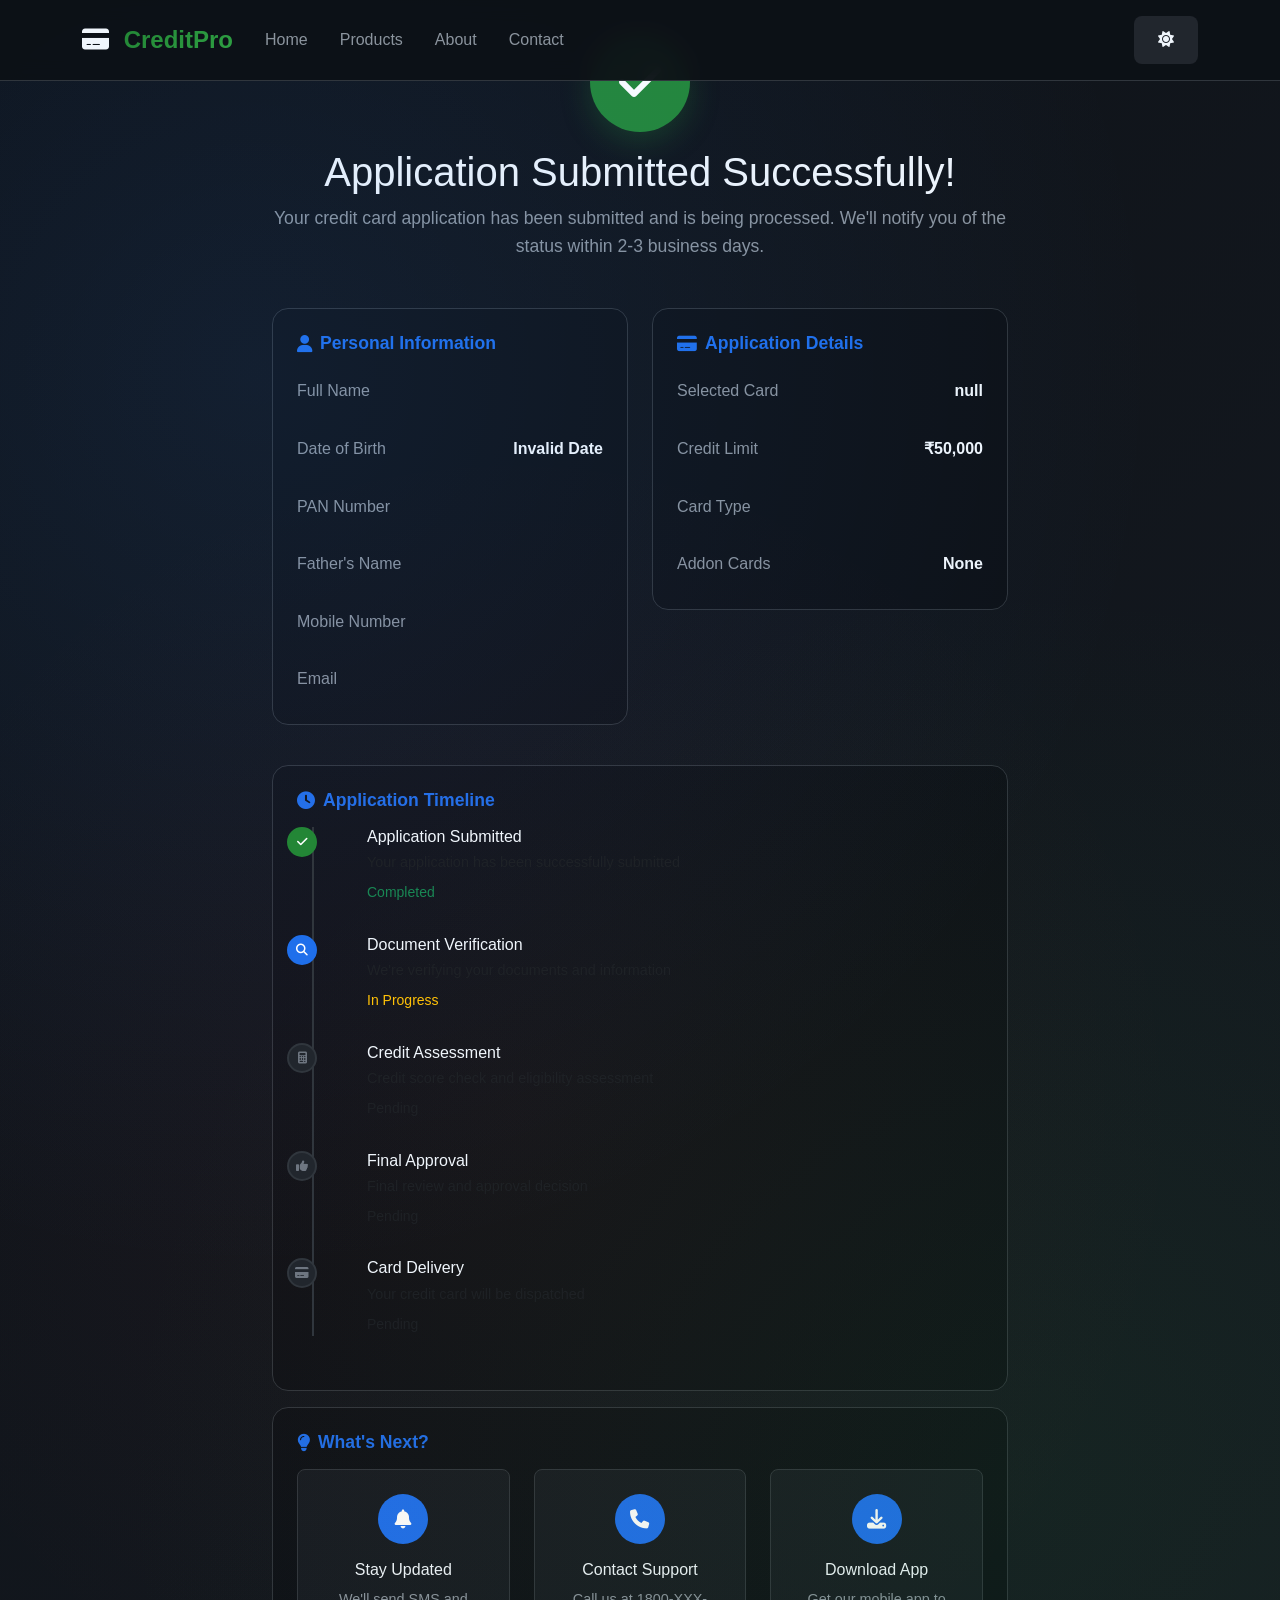
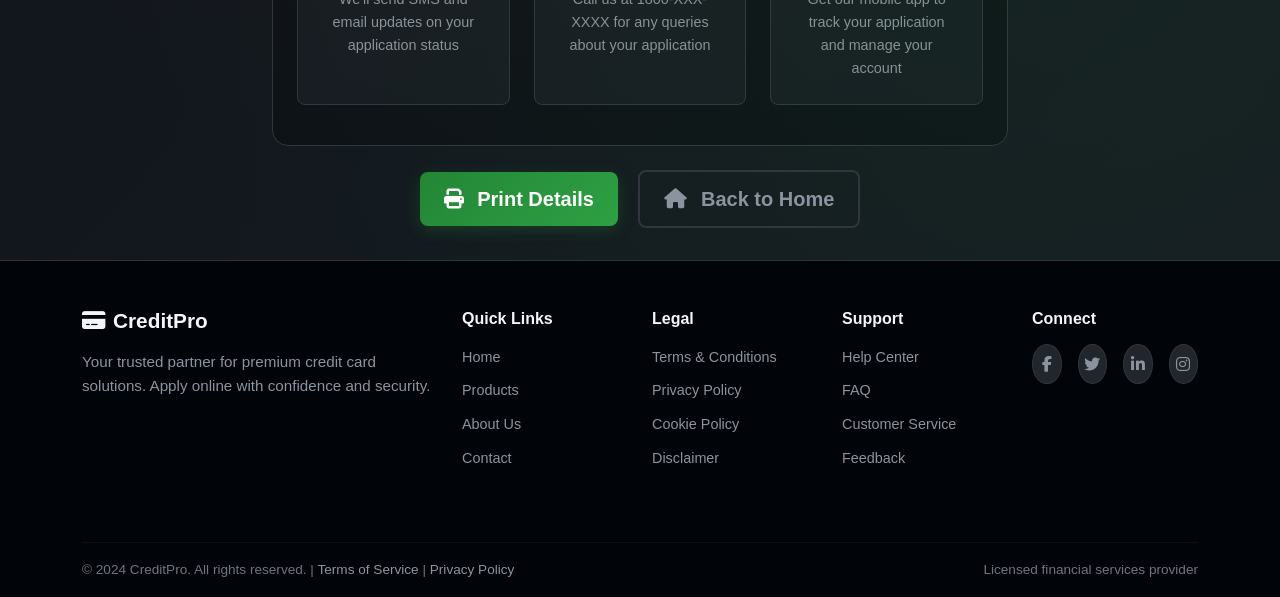
==== status.html @ ec9aaeaa "Add complete credit card application frontend with multi-step process Co-authored-by: karismaticenig" ====
<!DOCTYPE html>
<html lang="en">
<head>
    <meta charset="UTF-8">
    <meta name="viewport" content="width=device-width, initial-scale=1.0">
    <title>Application Status | CreditPro</title>
    <link href="https://cdn.jsdelivr.net/npm/bootstrap@5.3.0/dist/css/bootstrap.min.css" rel="stylesheet">
    <link href="https://cdnjs.cloudflare.com/ajax/libs/font-awesome/6.4.0/css/all.min.css" rel="stylesheet">
    <link href="styles.css" rel="stylesheet">
</head>
<body data-theme="dark">
    <!-- Fixed Header -->
    <nav class="navbar navbar-expand-lg fixed-top">
        <div class="container">
            <a class="navbar-brand" href="index.html">
                <i class="fas fa-credit-card me-2"></i>
                <span class="brand-text">CreditPro</span>
            </a>
            
            <button class="navbar-toggler" type="button" data-bs-toggle="collapse" data-bs-target="#navbarNav">
                <span class="navbar-toggler-icon"></span>
            </button>
            
            <div class="collapse navbar-collapse" id="navbarNav">
                <ul class="navbar-nav me-auto">
                    <li class="nav-item">
                        <a class="nav-link" href="index.html">Home</a>
                    </li>
                    <li class="nav-item">
                        <a class="nav-link" href="#">Products</a>
                    </li>
                    <li class="nav-item">
                        <a class="nav-link" href="#">About</a>
                    </li>
                    <li class="nav-item">
                        <a class="nav-link" href="#">Contact</a>
                    </li>
                </ul>
                
                <div class="navbar-nav">
                    <button class="btn btn-theme-toggle" id="themeToggle">
                        <i class="fas fa-moon"></i>
                    </button>
                </div>
            </div>
        </div>
    </nav>

    <!-- Main Content -->
    <main class="main-content">
        <div class="background-overlay"></div>
        <div class="container">
            <div class="status-container fade-in">
                <!-- Success Header -->
                <div class="status-header">
                    <div class="status-icon">
                        <i class="fas fa-check"></i>
                    </div>
                    <h1 class="status-title">Application Submitted Successfully!</h1>
                    <p class="status-subtitle">
                        Your credit card application has been submitted and is being processed. 
                        We'll notify you of the status within 2-3 business days.
                    </p>
                </div>

                <!-- Application Details -->
                <div class="row">
                    <!-- Personal Information -->
                    <div class="col-lg-6 mb-4">
                        <div class="detail-card slide-in-left">
                            <div class="detail-section">
                                <h5 class="section-title">
                                    <i class="fas fa-user"></i>
                                    Personal Information
                                </h5>
                                <div class="detail-grid" id="personalDetails">
                                    <!-- Will be populated by JavaScript -->
                                </div>
                            </div>
                        </div>
                    </div>

                    <!-- Application Details -->
                    <div class="col-lg-6 mb-4">
                        <div class="detail-card slide-in-left">
                            <div class="detail-section">
                                <h5 class="section-title">
                                    <i class="fas fa-credit-card"></i>
                                    Application Details
                                </h5>
                                <div class="detail-grid" id="applicationDetails">
                                    <!-- Will be populated by JavaScript -->
                                </div>
                            </div>
                        </div>
                    </div>
                </div>

                <!-- Addon Details (if applicable) -->
                <div id="addonDetails" style="display: none;">
                    <div class="detail-card">
                        <div class="detail-section">
                            <h5 class="section-title">
                                <i class="fas fa-users"></i>
                                Addon Cardholders
                            </h5>
                            <div id="addonDetailsList">
                                <!-- Will be populated by JavaScript -->
                            </div>
                        </div>
                    </div>
                </div>

                <!-- Application Status Timeline -->
                <div class="detail-card">
                    <div class="detail-section">
                        <h5 class="section-title">
                            <i class="fas fa-clock"></i>
                            Application Timeline
                        </h5>
                        <div class="timeline">
                            <div class="timeline-item completed">
                                <div class="timeline-marker">
                                    <i class="fas fa-check"></i>
                                </div>
                                <div class="timeline-content">
                                    <h6>Application Submitted</h6>
                                    <p class="text-muted">Your application has been successfully submitted</p>
                                    <small class="text-success">Completed</small>
                                </div>
                            </div>
                            <div class="timeline-item active">
                                <div class="timeline-marker">
                                    <i class="fas fa-search"></i>
                                </div>
                                <div class="timeline-content">
                                    <h6>Document Verification</h6>
                                    <p class="text-muted">We're verifying your documents and information</p>
                                    <small class="text-warning">In Progress</small>
                                </div>
                            </div>
                            <div class="timeline-item">
                                <div class="timeline-marker">
                                    <i class="fas fa-calculator"></i>
                                </div>
                                <div class="timeline-content">
                                    <h6>Credit Assessment</h6>
                                    <p class="text-muted">Credit score check and eligibility assessment</p>
                                    <small class="text-muted">Pending</small>
                                </div>
                            </div>
                            <div class="timeline-item">
                                <div class="timeline-marker">
                                    <i class="fas fa-thumbs-up"></i>
                                </div>
                                <div class="timeline-content">
                                    <h6>Final Approval</h6>
                                    <p class="text-muted">Final review and approval decision</p>
                                    <small class="text-muted">Pending</small>
                                </div>
                            </div>
                            <div class="timeline-item">
                                <div class="timeline-marker">
                                    <i class="fas fa-credit-card"></i>
                                </div>
                                <div class="timeline-content">
                                    <h6>Card Delivery</h6>
                                    <p class="text-muted">Your credit card will be dispatched</p>
                                    <small class="text-muted">Pending</small>
                                </div>
                            </div>
                        </div>
                    </div>
                </div>

                <!-- Next Steps -->
                <div class="detail-card">
                    <div class="detail-section">
                        <h5 class="section-title">
                            <i class="fas fa-lightbulb"></i>
                            What's Next?
                        </h5>
                        <div class="row">
                            <div class="col-md-4 mb-3">
                                <div class="next-step-card">
                                    <div class="next-step-icon">
                                        <i class="fas fa-bell"></i>
                                    </div>
                                    <h6>Stay Updated</h6>
                                    <p>We'll send SMS and email updates on your application status</p>
                                </div>
                            </div>
                            <div class="col-md-4 mb-3">
                                <div class="next-step-card">
                                    <div class="next-step-icon">
                                        <i class="fas fa-phone"></i>
                                    </div>
                                    <h6>Contact Support</h6>
                                    <p>Call us at 1800-XXX-XXXX for any queries about your application</p>
                                </div>
                            </div>
                            <div class="col-md-4 mb-3">
                                <div class="next-step-card">
                                    <div class="next-step-icon">
                                        <i class="fas fa-download"></i>
                                    </div>
                                    <h6>Download App</h6>
                                    <p>Get our mobile app to track your application and manage your account</p>
                                </div>
                            </div>
                        </div>
                    </div>
                </div>

                <!-- Action Buttons -->
                <div class="text-center mt-4">
                    <button class="btn btn-primary btn-lg me-3" onclick="window.print()">
                        <i class="fas fa-print me-2"></i>
                        Print Details
                    </button>
                    <button class="btn btn-outline-secondary btn-lg" onclick="window.location.href='index.html'">
                        <i class="fas fa-home me-2"></i>
                        Back to Home
                    </button>
                </div>
            </div>
        </div>
    </main>

    <!-- Footer -->
    <footer class="footer mt-auto">
        <div class="container">
            <div class="row">
                <div class="col-lg-4 col-md-6 mb-4">
                    <h5 class="footer-title">
                        <i class="fas fa-credit-card me-2"></i>CreditPro
                    </h5>
                    <p class="footer-description">
                        Your trusted partner for premium credit card solutions. Apply online with confidence and security.
                    </p>
                </div>
                
                <div class="col-lg-2 col-md-3 col-sm-6 mb-4">
                    <h6 class="footer-subtitle">Quick Links</h6>
                    <ul class="footer-links">
                        <li><a href="#">Home</a></li>
                        <li><a href="#">Products</a></li>
                        <li><a href="#">About Us</a></li>
                        <li><a href="#">Contact</a></li>
                    </ul>
                </div>
                
                <div class="col-lg-2 col-md-3 col-sm-6 mb-4">
                    <h6 class="footer-subtitle">Legal</h6>
                    <ul class="footer-links">
                        <li><a href="#">Terms & Conditions</a></li>
                        <li><a href="#">Privacy Policy</a></li>
                        <li><a href="#">Cookie Policy</a></li>
                        <li><a href="#">Disclaimer</a></li>
                    </ul>
                </div>
                
                <div class="col-lg-2 col-md-6 col-sm-6 mb-4">
                    <h6 class="footer-subtitle">Support</h6>
                    <ul class="footer-links">
                        <li><a href="#">Help Center</a></li>
                        <li><a href="#">FAQ</a></li>
                        <li><a href="#">Customer Service</a></li>
                        <li><a href="#">Feedback</a></li>
                    </ul>
                </div>
                
                <div class="col-lg-2 col-md-6 col-sm-6 mb-4">
                    <h6 class="footer-subtitle">Connect</h6>
                    <div class="social-links">
                        <a href="#" class="social-link"><i class="fab fa-facebook-f"></i></a>
                        <a href="#" class="social-link"><i class="fab fa-twitter"></i></a>
                        <a href="#" class="social-link"><i class="fab fa-linkedin-in"></i></a>
                        <a href="#" class="social-link"><i class="fab fa-instagram"></i></a>
                    </div>
                </div>
            </div>
            
            <hr class="footer-divider">
            
            <div class="row">
                <div class="col-md-8">
                    <p class="copyright">
                        © 2024 CreditPro. All rights reserved. | 
                        <a href="#">Terms of Service</a> | 
                        <a href="#">Privacy Policy</a>
                    </p>
                </div>
                <div class="col-md-4 text-md-end">
                    <p class="disclaimer">
                        Licensed financial services provider
                    </p>
                </div>
            </div>
        </div>
    </footer>

    <style>
        /* Timeline Styles */
        .timeline {
            position: relative;
            padding-left: 30px;
        }

        .timeline::before {
            content: '';
            position: absolute;
            left: 15px;
            top: 0;
            bottom: 0;
            width: 2px;
            background: var(--border-color);
        }

        .timeline-item {
            position: relative;
            margin-bottom: 30px;
            padding-left: 40px;
        }

        .timeline-marker {
            position: absolute;
            left: -40px;
            top: 0;
            width: 30px;
            height: 30px;
            border-radius: 50%;
            background: var(--bg-tertiary);
            border: 2px solid var(--border-color);
            display: flex;
            align-items: center;
            justify-content: center;
            color: var(--text-muted);
            font-size: 12px;
        }

        .timeline-item.completed .timeline-marker {
            background: var(--accent-primary);
            border-color: var(--accent-primary);
            color: white;
        }

        .timeline-item.active .timeline-marker {
            background: var(--accent-secondary);
            border-color: var(--accent-secondary);
            color: white;
            animation: pulse 2s infinite;
        }

        @keyframes pulse {
            0% { box-shadow: 0 0 0 0 rgba(31, 111, 235, 0.7); }
            70% { box-shadow: 0 0 0 10px rgba(31, 111, 235, 0); }
            100% { box-shadow: 0 0 0 0 rgba(31, 111, 235, 0); }
        }

        .timeline-content h6 {
            color: var(--text-primary);
            margin-bottom: 5px;
        }

        .timeline-content p {
            margin-bottom: 5px;
            font-size: 0.9rem;
        }

        /* Next Steps Cards */
        .next-step-card {
            background: var(--bg-secondary);
            border: 1px solid var(--border-color);
            border-radius: 0.5rem;
            padding: 1.5rem;
            text-align: center;
            height: 100%;
            transition: all 0.3s ease;
        }

        .next-step-card:hover {
            transform: translateY(-5px);
            box-shadow: 0 10px 30px var(--shadow-light);
        }

        .next-step-icon {
            width: 50px;
            height: 50px;
            background: var(--accent-secondary);
            border-radius: 50%;
            display: flex;
            align-items: center;
            justify-content: center;
            margin: 0 auto 1rem;
            color: white;
            font-size: 1.2rem;
        }

        .next-step-card h6 {
            color: var(--text-primary);
            margin-bottom: 0.5rem;
        }

        .next-step-card p {
            color: var(--text-secondary);
            font-size: 0.9rem;
            margin: 0;
        }
    </style>

    <script src="https://cdn.jsdelivr.net/npm/bootstrap@5.3.0/dist/js/bootstrap.bundle.min.js"></script>
    <script src="https://code.jquery.com/jquery-3.6.0.min.js"></script>
    <script src="script.js"></script>
</body>
</html>
---- styles.css ----
/* CSS Variables for Theme Management */
:root {
    /* Dark Theme Colors */
    --bg-primary: #0d1117;
    --bg-secondary: #161b22;
    --bg-tertiary: #21262d;
    --text-primary: #f0f6fc;
    --text-secondary: #8b949e;
    --text-muted: #6e7681;
    --border-color: #30363d;
    --accent-primary: #238636;
    --accent-secondary: #1f6feb;
    --accent-danger: #da3633;
    --accent-warning: #d29922;
    --card-bg: #0d1117;
    --navbar-bg: rgba(13, 17, 23, 0.95);
    --footer-bg: #010409;
    --button-primary: linear-gradient(135deg, #238636, #2ea043);
    --button-secondary: linear-gradient(135deg, #1f6feb, #388bfd);
    --shadow-light: rgba(0, 0, 0, 0.3);
    --shadow-heavy: rgba(0, 0, 0, 0.5);
}

[data-theme="light"] {
    /* Light Theme Colors */
    --bg-primary: #ffffff;
    --bg-secondary: #f6f8fa;
    --bg-tertiary: #f1f3f4;
    --text-primary: #24292f;
    --text-secondary: #656d76;
    --text-muted: #8c959f;
    --border-color: #d0d7de;
    --accent-primary: #28a745;
    --accent-secondary: #0969da;
    --accent-danger: #d73a49;
    --accent-warning: #f66a0a;
    --card-bg: #ffffff;
    --navbar-bg: rgba(255, 255, 255, 0.95);
    --footer-bg: #f6f8fa;
    --button-primary: linear-gradient(135deg, #28a745, #34d058);
    --button-secondary: linear-gradient(135deg, #0969da, #2188ff);
    --shadow-light: rgba(0, 0, 0, 0.1);
    --shadow-heavy: rgba(0, 0, 0, 0.2);
}

/* Global Styles */
* {
    margin: 0;
    padding: 0;
    box-sizing: border-box;
}

body {
    font-family: -apple-system, BlinkMacSystemFont, 'Segoe UI', 'Noto Sans', Helvetica, Arial, sans-serif;
    background: var(--bg-primary);
    color: var(--text-primary);
    line-height: 1.6;
    transition: all 0.3s ease;
    min-height: 100vh;
    display: flex;
    flex-direction: column;
}

/* Background with modern pattern */
.main-content {
    position: relative;
    flex: 1;
    background: linear-gradient(135deg, var(--bg-primary) 0%, var(--bg-secondary) 100%);
    overflow: hidden;
}

.background-overlay::before {
    content: '';
    position: absolute;
    top: 0;
    left: 0;
    right: 0;
    bottom: 0;
    background: 
        radial-gradient(circle at 20% 20%, rgba(56, 139, 253, 0.1) 0%, transparent 50%),
        radial-gradient(circle at 80% 80%, rgba(35, 134, 54, 0.1) 0%, transparent 50%),
        radial-gradient(circle at 40% 60%, rgba(218, 54, 51, 0.05) 0%, transparent 50%);
    pointer-events: none;
}

/* Navbar Styles */
.navbar {
    background: var(--navbar-bg);
    backdrop-filter: blur(10px);
    border-bottom: 1px solid var(--border-color);
    padding: 1rem 0;
    z-index: 1030;
}

.navbar-brand {
    font-size: 1.5rem;
    font-weight: 700;
    color: var(--text-primary) !important;
    text-decoration: none;
}

.brand-text {
    background: var(--button-primary);
    -webkit-background-clip: text;
    -webkit-text-fill-color: transparent;
    background-clip: text;
}

.nav-link {
    color: var(--text-secondary) !important;
    font-weight: 500;
    padding: 0.5rem 1rem !important;
    border-radius: 0.5rem;
    transition: all 0.3s ease;
    position: relative;
}

.nav-link:hover, .nav-link.active {
    color: var(--text-primary) !important;
    background: var(--bg-tertiary);
}

.nav-link.active::after {
    content: '';
    position: absolute;
    bottom: -0.5rem;
    left: 50%;
    transform: translateX(-50%);
    width: 20px;
    height: 2px;
    background: var(--accent-primary);
    border-radius: 1px;
}

.btn-theme-toggle {
    background: var(--bg-tertiary);
    border: 1px solid var(--border-color);
    color: var(--text-primary);
    padding: 0.5rem;
    border-radius: 0.5rem;
    transition: all 0.3s ease;
}

.btn-theme-toggle:hover {
    background: var(--accent-secondary);
    color: white;
    transform: scale(1.1);
}

/* Login Card Styles */
.login-card {
    background: var(--card-bg);
    border-radius: 1rem;
    box-shadow: 0 20px 40px var(--shadow-heavy);
    border: 1px solid var(--border-color);
    overflow: hidden;
    backdrop-filter: blur(10px);
}

.login-card .card-header {
    background: linear-gradient(135deg, var(--bg-secondary), var(--bg-tertiary));
    padding: 2rem;
    border-bottom: 1px solid var(--border-color);
}

.card-title {
    font-size: 1.75rem;
    font-weight: 700;
    color: var(--text-primary);
    margin-bottom: 0.5rem;
}

.card-subtitle {
    color: var(--text-secondary);
    font-size: 1rem;
    margin: 0;
}

.login-card .card-body {
    padding: 2rem;
}

/* Form Styles */
.form-label {
    color: var(--text-primary);
    font-weight: 600;
    margin-bottom: 0.5rem;
    display: flex;
    align-items: center;
}

.form-control {
    background: var(--bg-secondary);
    border: 2px solid var(--border-color);
    border-radius: 0.5rem;
    color: var(--text-primary);
    padding: 0.75rem 1rem;
    font-size: 1rem;
    transition: all 0.3s ease;
}

.form-control:focus {
    background: var(--bg-tertiary);
    border-color: var(--accent-secondary);
    box-shadow: 0 0 0 0.2rem rgba(31, 111, 235, 0.25);
    color: var(--text-primary);
}

.form-control::placeholder {
    color: var(--text-muted);
}

/* Captcha Styles */
.captcha-container {
    display: flex;
    align-items: center;
    gap: 0.5rem;
    margin-bottom: 0.5rem;
}

.captcha-display {
    background: var(--bg-tertiary);
    border: 2px solid var(--border-color);
    border-radius: 0.5rem;
    padding: 0.75rem 1rem;
    font-family: 'Courier New', monospace;
    font-size: 1.2rem;
    font-weight: bold;
    color: var(--accent-secondary);
    min-width: 120px;
    text-align: center;
    letter-spacing: 0.2rem;
}

/* Button Styles */
.btn {
    border-radius: 0.5rem;
    font-weight: 600;
    padding: 0.75rem 1.5rem;
    transition: all 0.3s ease;
    border: none;
    position: relative;
    overflow: hidden;
}

.btn-primary {
    background: var(--button-primary);
    color: white;
    box-shadow: 0 4px 15px rgba(35, 134, 54, 0.3);
}

.btn-primary:hover {
    transform: translateY(-2px);
    box-shadow: 0 8px 25px rgba(35, 134, 54, 0.4);
    background: var(--button-primary);
}

.btn-secondary {
    background: var(--button-secondary);
    color: white;
    box-shadow: 0 4px 15px rgba(31, 111, 235, 0.3);
}

.btn-secondary:hover {
    transform: translateY(-2px);
    box-shadow: 0 8px 25px rgba(31, 111, 235, 0.4);
    background: var(--button-secondary);
}

.btn-outline-secondary {
    background: transparent;
    border: 2px solid var(--border-color);
    color: var(--text-secondary);
}

.btn-outline-secondary:hover {
    background: var(--bg-tertiary);
    border-color: var(--accent-secondary);
    color: var(--text-primary);
}

.login-btn {
    font-size: 1.1rem;
    padding: 1rem;
}

/* Progress Bar Styles */
.progress-container {
    padding: 2rem 0;
    background: var(--bg-secondary);
    border-bottom: 1px solid var(--border-color);
}

.step-progress {
    display: flex;
    justify-content: space-between;
    align-items: center;
    position: relative;
    max-width: 600px;
    margin: 0 auto;
}

.step {
    display: flex;
    flex-direction: column;
    align-items: center;
    position: relative;
    z-index: 2;
}

.step-number {
    width: 50px;
    height: 50px;
    border-radius: 50%;
    background: var(--bg-tertiary);
    border: 3px solid var(--border-color);
    display: flex;
    align-items: center;
    justify-content: center;
    font-weight: bold;
    color: var(--text-muted);
    transition: all 0.3s ease;
}

.step.active .step-number {
    background: var(--accent-secondary);
    border-color: var(--accent-secondary);
    color: white;
    box-shadow: 0 0 20px rgba(31, 111, 235, 0.5);
}

.step.completed .step-number {
    background: var(--accent-primary);
    border-color: var(--accent-primary);
    color: white;
}

.step-title {
    margin-top: 0.5rem;
    font-size: 0.9rem;
    color: var(--text-secondary);
    font-weight: 500;
    text-align: center;
}

.step.active .step-title {
    color: var(--text-primary);
    font-weight: 600;
}

.progress-line {
    position: absolute;
    top: 25px;
    left: 50px;
    right: 50px;
    height: 3px;
    background: var(--border-color);
    z-index: 1;
}

.progress-fill {
    height: 100%;
    background: var(--accent-primary);
    transition: width 0.5s ease;
    border-radius: 1.5px;
}

/* Range Slider Styles */
.range-container {
    padding: 2rem;
    background: var(--bg-secondary);
    border-radius: 1rem;
    border: 1px solid var(--border-color);
    margin-bottom: 2rem;
}

.range-input {
    width: 100%;
    height: 8px;
    border-radius: 4px;
    background: var(--border-color);
    outline: none;
    -webkit-appearance: none;
    appearance: none;
    margin: 1rem 0;
}

.range-input::-webkit-slider-thumb {
    -webkit-appearance: none;
    appearance: none;
    width: 24px;
    height: 24px;
    border-radius: 50%;
    background: var(--accent-secondary);
    cursor: pointer;
    box-shadow: 0 2px 10px rgba(31, 111, 235, 0.3);
    transition: all 0.3s ease;
}

.range-input::-webkit-slider-thumb:hover {
    transform: scale(1.2);
    box-shadow: 0 4px 20px rgba(31, 111, 235, 0.5);
}

.range-input::-moz-range-thumb {
    width: 24px;
    height: 24px;
    border-radius: 50%;
    background: var(--accent-secondary);
    cursor: pointer;
    border: none;
    box-shadow: 0 2px 10px rgba(31, 111, 235, 0.3);
}

.range-value {
    text-align: center;
    font-size: 1.5rem;
    font-weight: bold;
    color: var(--accent-secondary);
    margin-bottom: 1rem;
}

.range-labels {
    display: flex;
    justify-content: space-between;
    font-size: 0.9rem;
    color: var(--text-secondary);
}

/* Card Selection Styles */
.card-container {
    max-height: 500px;
    overflow-y: auto;
    padding: 1rem;
    background: var(--bg-secondary);
    border-radius: 1rem;
    border: 1px solid var(--border-color);
}

.credit-card {
    background: var(--card-bg);
    border: 2px solid var(--border-color);
    border-radius: 1rem;
    padding: 1.5rem;
    margin-bottom: 1rem;
    display: flex;
    align-items: center;
    transition: all 0.3s ease;
    cursor: pointer;
}

.credit-card:hover {
    border-color: var(--accent-secondary);
    box-shadow: 0 8px 25px var(--shadow-light);
    transform: translateY(-2px);
}

.credit-card.selected {
    border-color: var(--accent-primary);
    background: linear-gradient(135deg, var(--bg-secondary), var(--bg-tertiary));
}

.card-image {
    width: 80px;
    height: 50px;
    background: linear-gradient(135deg, var(--accent-secondary), var(--accent-primary));
    border-radius: 0.5rem;
    margin-right: 1.5rem;
    display: flex;
    align-items: center;
    justify-content: center;
    color: white;
    font-size: 1.5rem;
}

.card-details h5 {
    color: var(--text-primary);
    margin-bottom: 0.5rem;
}

.card-features {
    list-style: none;
    padding: 0;
}

.card-features li {
    color: var(--text-secondary);
    font-size: 0.9rem;
    margin-bottom: 0.25rem;
}

.card-features li::before {
    content: '✓';
    color: var(--accent-primary);
    font-weight: bold;
    margin-right: 0.5rem;
}

/* Modal Styles */
.modal-content {
    background: var(--card-bg);
    border: 1px solid var(--border-color);
    border-radius: 1rem;
}

.modal-header {
    background: var(--bg-secondary);
    border-bottom: 1px solid var(--border-color);
    border-radius: 1rem 1rem 0 0;
}

.modal-title {
    color: var(--text-primary);
}

.modal-body {
    background: var(--card-bg);
}

.modal-footer {
    background: var(--bg-secondary);
    border-top: 1px solid var(--border-color);
    border-radius: 0 0 1rem 1rem;
}

.btn-close {
    filter: invert(1);
}

[data-theme="light"] .btn-close {
    filter: invert(0);
}

/* Addon Fields */
.addon-group {
    background: var(--bg-secondary);
    border: 1px solid var(--border-color);
    border-radius: 0.5rem;
    padding: 1rem;
    margin-bottom: 1rem;
    position: relative;
}

.addon-header {
    display: flex;
    justify-content: space-between;
    align-items: center;
    margin-bottom: 1rem;
}

.addon-title {
    color: var(--text-primary);
    font-weight: 600;
    margin: 0;
}

.btn-remove-addon {
    background: var(--accent-danger);
    color: white;
    border: none;
    border-radius: 50%;
    width: 30px;
    height: 30px;
    display: flex;
    align-items: center;
    justify-content: center;
    font-size: 0.8rem;
}

/* Verified Badge */
.verified-badge {
    background: var(--accent-primary);
    color: white;
    padding: 0.25rem 0.5rem;
    border-radius: 0.25rem;
    font-size: 0.8rem;
    font-weight: 600;
    margin-left: 0.5rem;
    display: inline-flex;
    align-items: center;
}

.verified-badge i {
    margin-right: 0.25rem;
}

/* Summary Card */
.summary-card {
    background: var(--card-bg);
    border: 1px solid var(--border-color);
    border-radius: 1rem;
    overflow: hidden;
    margin-bottom: 2rem;
}

.summary-header {
    background: linear-gradient(135deg, var(--accent-secondary), var(--accent-primary));
    color: white;
    padding: 1.5rem;
    display: flex;
    align-items: center;
}

.summary-icon {
    width: 60px;
    height: 40px;
    background: rgba(255, 255, 255, 0.2);
    border-radius: 0.5rem;
    display: flex;
    align-items: center;
    justify-content: center;
    font-size: 1.5rem;
    margin-right: 1rem;
}

.summary-content {
    padding: 1.5rem;
}

.summary-row {
    display: flex;
    justify-content: space-between;
    align-items: center;
    padding: 0.75rem 0;
    border-bottom: 1px solid var(--border-color);
}

.summary-row:last-child {
    border-bottom: none;
}

.summary-label {
    color: var(--text-secondary);
    font-weight: 500;
}

.summary-value {
    color: var(--text-primary);
    font-weight: 600;
}

/* Card Type Selection */
.card-type-container {
    display: flex;
    gap: 2rem;
    justify-content: center;
    margin: 3rem 0;
}

.card-type-option {
    background: var(--card-bg);
    border: 3px solid var(--border-color);
    border-radius: 1rem;
    padding: 2rem;
    text-align: center;
    cursor: pointer;
    transition: all 0.3s ease;
    min-width: 200px;
}

.card-type-option:hover {
    border-color: var(--accent-secondary);
    transform: translateY(-5px);
    box-shadow: 0 10px 30px var(--shadow-light);
}

.card-type-option.selected {
    border-color: var(--accent-primary);
    background: linear-gradient(135deg, var(--bg-secondary), var(--bg-tertiary));
}

.card-type-icon {
    font-size: 3rem;
    color: var(--accent-secondary);
    margin-bottom: 1rem;
}

.card-type-title {
    color: var(--text-primary);
    font-size: 1.3rem;
    font-weight: 600;
    margin-bottom: 0.5rem;
}

.card-type-description {
    color: var(--text-secondary);
    font-size: 0.9rem;
}

/* Status Page */
.status-container {
    max-width: 800px;
    margin: 0 auto;
    padding: 2rem;
}

.status-header {
    text-align: center;
    margin-bottom: 3rem;
}

.status-icon {
    width: 100px;
    height: 100px;
    background: var(--accent-primary);
    border-radius: 50%;
    display: flex;
    align-items: center;
    justify-content: center;
    font-size: 3rem;
    color: white;
    margin: 0 auto 1rem;
    box-shadow: 0 10px 30px rgba(35, 134, 54, 0.3);
}

.status-title {
    font-size: 2.5rem;
    color: var(--text-primary);
    margin-bottom: 0.5rem;
}

.status-subtitle {
    color: var(--text-secondary);
    font-size: 1.1rem;
}

.detail-card {
    background: var(--card-bg);
    border: 1px solid var(--border-color);
    border-radius: 1rem;
    padding: 1.5rem;
    margin-bottom: 1rem;
}

.detail-section {
    margin-bottom: 1.5rem;
}

.detail-section:last-child {
    margin-bottom: 0;
}

.section-title {
    color: var(--accent-secondary);
    font-size: 1.1rem;
    font-weight: 600;
    margin-bottom: 1rem;
    display: flex;
    align-items: center;
}

.section-title i {
    margin-right: 0.5rem;
}

.detail-grid {
    display: grid;
    grid-template-columns: repeat(auto-fit, minmax(250px, 1fr));
    gap: 1rem;
}

.detail-item {
    display: flex;
    justify-content: space-between;
    align-items: center;
    padding: 0.5rem 0;
}

.detail-label {
    color: var(--text-secondary);
    font-weight: 500;
}

.detail-value {
    color: var(--text-primary);
    font-weight: 600;
}

/* Footer Styles */
.footer {
    background: var(--footer-bg);
    border-top: 1px solid var(--border-color);
    padding: 3rem 0 1rem;
    margin-top: auto;
}

.footer-title {
    color: var(--text-primary);
    font-size: 1.3rem;
    font-weight: 700;
    margin-bottom: 1rem;
}

.footer-description {
    color: var(--text-secondary);
    font-size: 0.95rem;
    line-height: 1.6;
}

.footer-subtitle {
    color: var(--text-primary);
    font-size: 1rem;
    font-weight: 600;
    margin-bottom: 1rem;
}

.footer-links {
    list-style: none;
    padding: 0;
}

.footer-links li {
    margin-bottom: 0.5rem;
}

.footer-links a {
    color: var(--text-secondary);
    text-decoration: none;
    font-size: 0.9rem;
    transition: color 0.3s ease;
}

.footer-links a:hover {
    color: var(--accent-secondary);
}

.social-links {
    display: flex;
    gap: 1rem;
}

.social-link {
    width: 40px;
    height: 40px;
    background: var(--bg-tertiary);
    border: 1px solid var(--border-color);
    border-radius: 50%;
    display: flex;
    align-items: center;
    justify-content: center;
    color: var(--text-secondary);
    text-decoration: none;
    transition: all 0.3s ease;
}

.social-link:hover {
    background: var(--accent-secondary);
    color: white;
    transform: translateY(-2px);
}

.footer-divider {
    border: none;
    height: 1px;
    background: var(--border-color);
    margin: 2rem 0 1rem;
}

.copyright, .disclaimer {
    color: var(--text-muted);
    font-size: 0.85rem;
    margin: 0;
}

.copyright a {
    color: var(--text-secondary);
    text-decoration: none;
}

.copyright a:hover {
    color: var(--accent-secondary);
}

/* Responsive Design */
@media (max-width: 768px) {
    .login-card .card-header,
    .login-card .card-body {
        padding: 1.5rem;
    }
    
    .card-title {
        font-size: 1.5rem;
    }
    
    .step-progress {
        flex-direction: column;
        gap: 1rem;
    }
    
    .progress-line {
        display: none;
    }
    
    .card-type-container {
        flex-direction: column;
        align-items: center;
    }
    
    .credit-card {
        flex-direction: column;
        text-align: center;
    }
    
    .card-image {
        margin-right: 0;
        margin-bottom: 1rem;
    }
    
    .detail-grid {
        grid-template-columns: 1fr;
    }
}

@media (max-width: 576px) {
    .container {
        padding: 0 1rem;
    }
    
    .footer {
        padding: 2rem 0 1rem;
    }
    
    .status-title {
        font-size: 2rem;
    }
    
    .status-icon {
        width: 80px;
        height: 80px;
        font-size: 2.5rem;
    }
}

/* Animation Classes */
.fade-in {
    animation: fadeIn 0.5s ease-in;
}

@keyframes fadeIn {
    from {
        opacity: 0;
        transform: translateY(20px);
    }
    to {
        opacity: 1;
        transform: translateY(0);
    }
}

.slide-in-left {
    animation: slideInLeft 0.5s ease-out;
}

@keyframes slideInLeft {
    from {
        opacity: 0;
        transform: translateX(-30px);
    }
    to {
        opacity: 1;
        transform: translateX(0);
    }
}

/* Loading States */
.btn.loading {
    position: relative;
    color: transparent;
}

.btn.loading::after {
    content: '';
    position: absolute;
    width: 20px;
    height: 20px;
    top: 50%;
    left: 50%;
    margin-left: -10px;
    margin-top: -10px;
    border: 2px solid transparent;
    border-top-color: #ffffff;
    border-radius: 50%;
    animation: spin 1s linear infinite;
}

@keyframes spin {
    0% {
        transform: rotate(0deg);
    }
    100% {
        transform: rotate(360deg);
    }
}

/* Custom Scrollbar */
::-webkit-scrollbar {
    width: 8px;
}

::-webkit-scrollbar-track {
    background: var(--bg-secondary);
}

::-webkit-scrollbar-thumb {
    background: var(--border-color);
    border-radius: 4px;
}

::-webkit-scrollbar-thumb:hover {
    background: var(--accent-secondary);
}
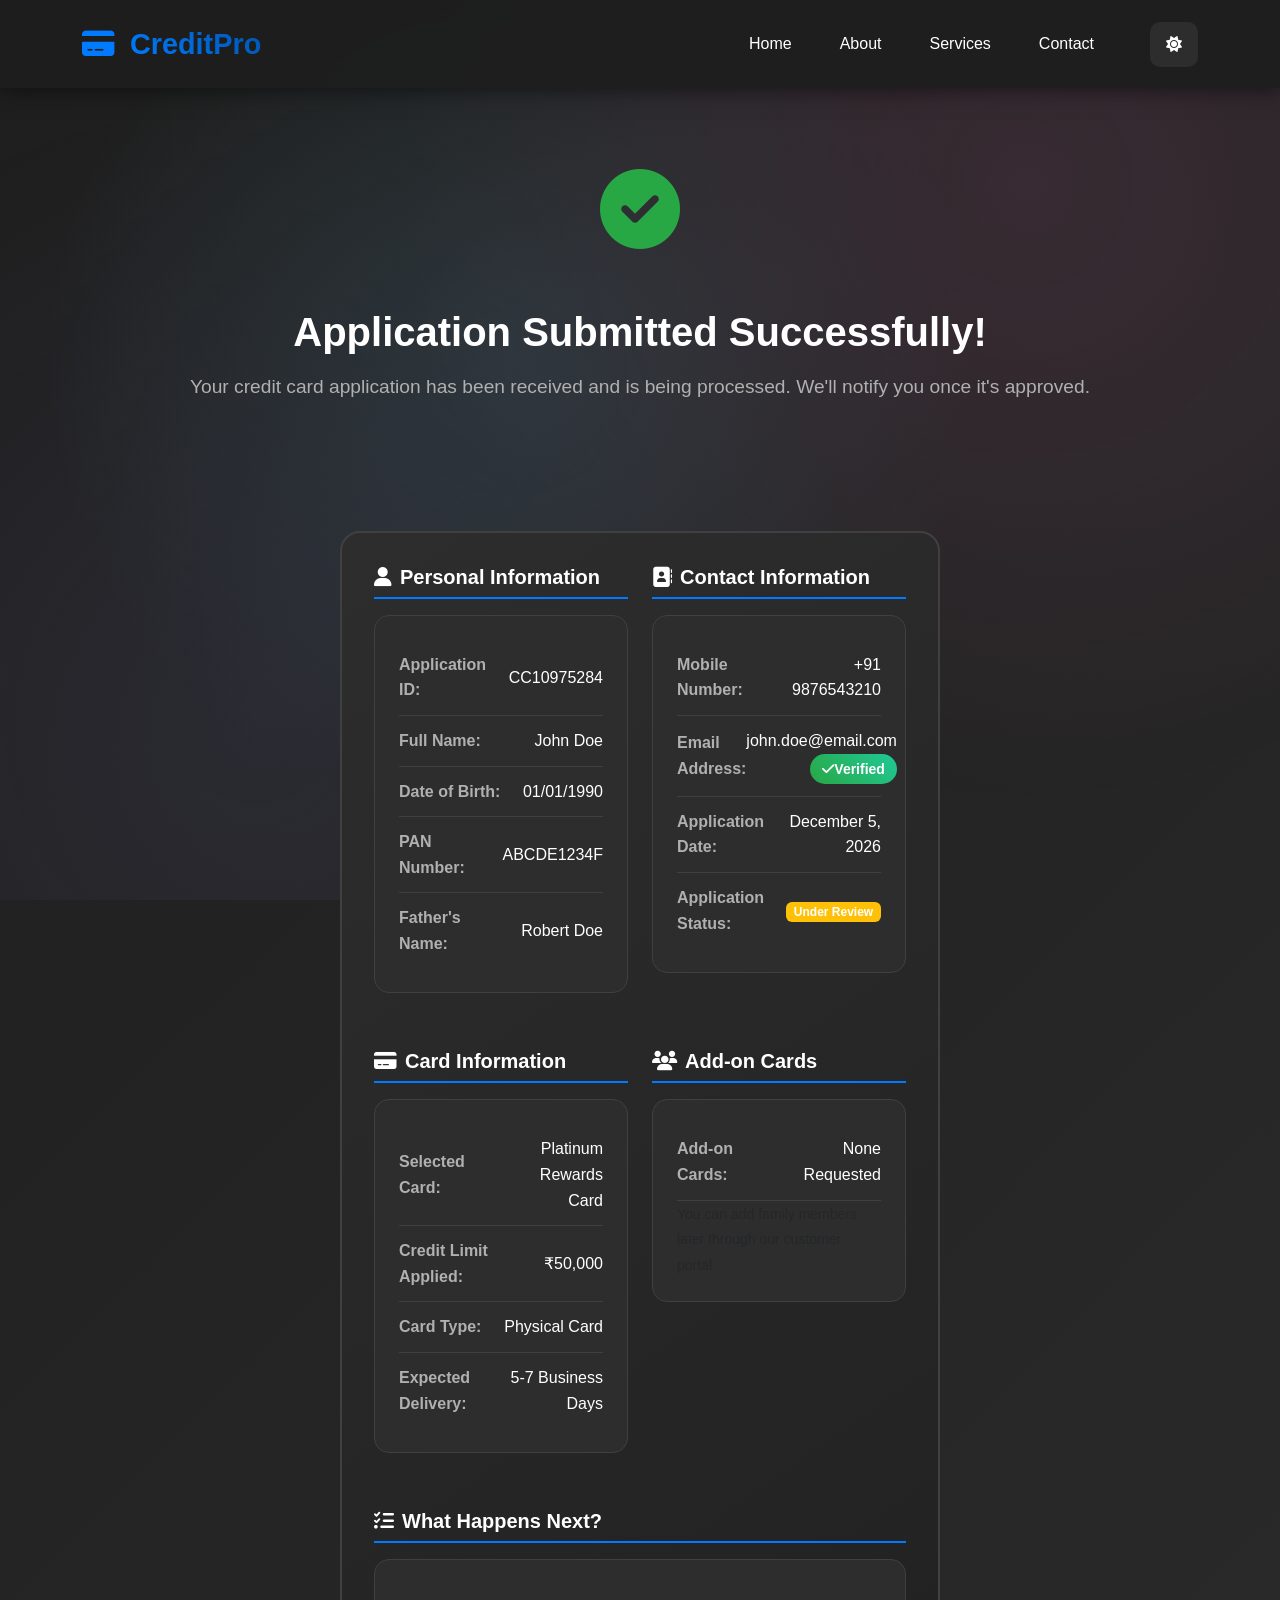
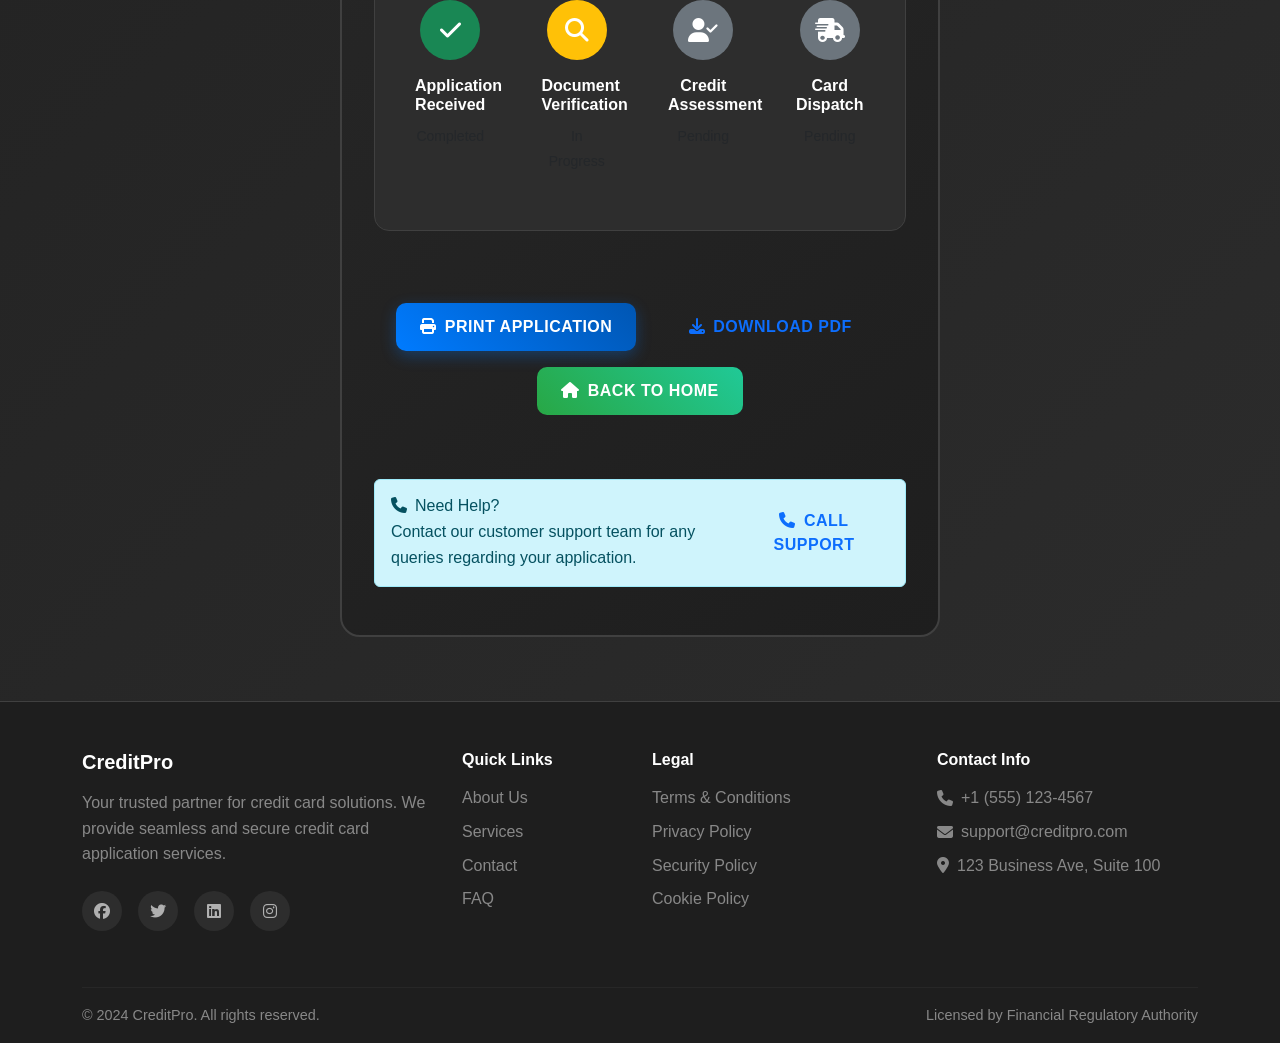
==== commit d0a1d4e2: "Refactor credit card application with improved UI and functionality Co-authored-by: karismaticenigma" ====
--- a/status.html
+++ b/status.html
@@ -3,14 +3,14 @@
 <head>
     <meta charset="UTF-8">
     <meta name="viewport" content="width=device-width, initial-scale=1.0">
-    <title>Application Status | CreditPro</title>
+    <title>Application Status</title>
     <link href="https://cdn.jsdelivr.net/npm/bootstrap@5.3.0/dist/css/bootstrap.min.css" rel="stylesheet">
     <link href="https://cdnjs.cloudflare.com/ajax/libs/font-awesome/6.4.0/css/all.min.css" rel="stylesheet">
-    <link href="styles.css" rel="stylesheet">
+    <link rel="stylesheet" href="styles.css">
 </head>
-<body data-theme="dark">
+<body>
     <!-- Fixed Header -->
-    <nav class="navbar navbar-expand-lg fixed-top">
+    <nav class="navbar navbar-expand-lg fixed-top custom-navbar">
         <div class="container">
             <a class="navbar-brand" href="index.html">
                 <i class="fas fa-credit-card me-2"></i>
@@ -22,24 +22,24 @@
             </button>
             
             <div class="collapse navbar-collapse" id="navbarNav">
-                <ul class="navbar-nav me-auto">
+                <ul class="navbar-nav ms-auto me-3">
                     <li class="nav-item">
                         <a class="nav-link" href="index.html">Home</a>
                     </li>
                     <li class="nav-item">
-                        <a class="nav-link" href="#">Products</a>
+                        <a class="nav-link" href="#about">About</a>
                     </li>
                     <li class="nav-item">
-                        <a class="nav-link" href="#">About</a>
+                        <a class="nav-link" href="#services">Services</a>
                     </li>
                     <li class="nav-item">
-                        <a class="nav-link" href="#">Contact</a>
+                        <a class="nav-link" href="#contact">Contact</a>
                     </li>
                 </ul>
                 
-                <div class="navbar-nav">
-                    <button class="btn btn-theme-toggle" id="themeToggle">
-                        <i class="fas fa-moon"></i>
+                <div class="theme-toggle">
+                    <button class="btn btn-outline-light theme-btn" id="themeToggle">
+                        <i class="fas fa-moon" id="themeIcon"></i>
                     </button>
                 </div>
             </div>
@@ -48,369 +48,321 @@
 
     <!-- Main Content -->
     <main class="main-content">
-        <div class="background-overlay"></div>
         <div class="container">
-            <div class="status-container fade-in">
-                <!-- Success Header -->
-                <div class="status-header">
-                    <div class="status-icon">
-                        <i class="fas fa-check"></i>
+            <!-- Status Page Header -->
+            <div class="status-page">
+                <div class="status-icon">
+                    <i class="fas fa-check-circle"></i>
+                </div>
+                <h1 class="status-title">Application Submitted Successfully!</h1>
+                <p class="status-subtitle">
+                    Your credit card application has been received and is being processed. 
+                    We'll notify you once it's approved.
+                </p>
+            </div>
+
+            <!-- Application Details -->
+            <div class="row justify-content-center">
+                <div class="col-lg-10">
+                    <div class="status-details">
+                        <div class="row">
+                            <!-- Personal Information -->
+                            <div class="col-lg-6 mb-4">
+                                <div class="detail-section">
+                                    <h5 class="section-title mb-3">
+                                        <i class="fas fa-user me-2"></i>Personal Information
+                                    </h5>
+                                    <div class="info-card">
+                                        <div class="info-item">
+                                            <span class="info-label">Application ID:</span>
+                                            <span class="info-value" id="applicationId">CC20241215001</span>
+                                        </div>
+                                        <div class="info-item">
+                                            <span class="info-label">Full Name:</span>
+                                            <span class="info-value" id="statusName">John Doe</span>
+                                        </div>
+                                        <div class="info-item">
+                                            <span class="info-label">Date of Birth:</span>
+                                            <span class="info-value" id="statusDob">01/01/1990</span>
+                                        </div>
+                                        <div class="info-item">
+                                            <span class="info-label">PAN Number:</span>
+                                            <span class="info-value" id="statusPan">ABCDE1234F</span>
+                                        </div>
+                                        <div class="info-item">
+                                            <span class="info-label">Father's Name:</span>
+                                            <span class="info-value" id="statusFatherName">Robert Doe</span>
+                                        </div>
+                                    </div>
+                                </div>
+                            </div>
+
+                            <!-- Contact Information -->
+                            <div class="col-lg-6 mb-4">
+                                <div class="detail-section">
+                                    <h5 class="section-title mb-3">
+                                        <i class="fas fa-address-book me-2"></i>Contact Information
+                                    </h5>
+                                    <div class="info-card">
+                                        <div class="info-item">
+                                            <span class="info-label">Mobile Number:</span>
+                                            <span class="info-value" id="statusMobile">+91 9876543210</span>
+                                        </div>
+                                        <div class="info-item">
+                                            <span class="info-label">Email Address:</span>
+                                            <span class="info-value" id="statusEmail">
+                                                john.doe@email.com
+                                                <span class="verified-badge ms-2">
+                                                    <i class="fas fa-check"></i> Verified
+                                                </span>
+                                            </span>
+                                        </div>
+                                        <div class="info-item">
+                                            <span class="info-label">Application Date:</span>
+                                            <span class="info-value" id="applicationDate">December 15, 2024</span>
+                                        </div>
+                                        <div class="info-item">
+                                            <span class="info-label">Application Status:</span>
+                                            <span class="info-value">
+                                                <span class="badge bg-warning">Under Review</span>
+                                            </span>
+                                        </div>
+                                    </div>
+                                </div>
+                            </div>
+                        </div>
+
+                        <div class="row">
+                            <!-- Card Details -->
+                            <div class="col-lg-6 mb-4">
+                                <div class="detail-section">
+                                    <h5 class="section-title mb-3">
+                                        <i class="fas fa-credit-card me-2"></i>Card Information
+                                    </h5>
+                                    <div class="info-card">
+                                        <div class="info-item">
+                                            <span class="info-label">Selected Card:</span>
+                                            <span class="info-value" id="statusCard">Platinum Rewards Card</span>
+                                        </div>
+                                        <div class="info-item">
+                                            <span class="info-label">Credit Limit Applied:</span>
+                                            <span class="info-value" id="statusCreditLimit">₹50,000</span>
+                                        </div>
+                                        <div class="info-item">
+                                            <span class="info-label">Card Type:</span>
+                                            <span class="info-value" id="statusCardType">Physical Card</span>
+                                        </div>
+                                        <div class="info-item">
+                                            <span class="info-label">Expected Delivery:</span>
+                                            <span class="info-value" id="expectedDelivery">5-7 Business Days</span>
+                                        </div>
+                                    </div>
+                                </div>
+                            </div>
+
+                            <!-- Add-on Cards (if any) -->
+                            <div class="col-lg-6 mb-4">
+                                <div class="detail-section">
+                                    <h5 class="section-title mb-3">
+                                        <i class="fas fa-users me-2"></i>Add-on Cards
+                                    </h5>
+                                    <div class="info-card" id="addonCardInfo">
+                                        <div class="info-item">
+                                            <span class="info-label">Add-on Cards:</span>
+                                            <span class="info-value">None Requested</span>
+                                        </div>
+                                        <div class="text-muted">
+                                            <small>You can add family members later through our customer portal.</small>
+                                        </div>
+                                    </div>
+                                </div>
+                            </div>
+                        </div>
+
+                        <!-- Next Steps -->
+                        <div class="row">
+                            <div class="col-12">
+                                <div class="detail-section">
+                                    <h5 class="section-title mb-3">
+                                        <i class="fas fa-tasks me-2"></i>What Happens Next?
+                                    </h5>
+                                    <div class="info-card">
+                                        <div class="row">
+                                            <div class="col-md-3 mb-3 text-center">
+                                                <div class="next-step">
+                                                    <div class="step-icon bg-success">
+                                                        <i class="fas fa-check"></i>
+                                                    </div>
+                                                    <h6>Application Received</h6>
+                                                    <small class="text-muted">Completed</small>
+                                                </div>
+                                            </div>
+                                            <div class="col-md-3 mb-3 text-center">
+                                                <div class="next-step">
+                                                    <div class="step-icon bg-warning">
+                                                        <i class="fas fa-search"></i>
+                                                    </div>
+                                                    <h6>Document Verification</h6>
+                                                    <small class="text-muted">In Progress</small>
+                                                </div>
+                                            </div>
+                                            <div class="col-md-3 mb-3 text-center">
+                                                <div class="next-step">
+                                                    <div class="step-icon bg-secondary">
+                                                        <i class="fas fa-user-check"></i>
+                                                    </div>
+                                                    <h6>Credit Assessment</h6>
+                                                    <small class="text-muted">Pending</small>
+                                                </div>
+                                            </div>
+                                            <div class="col-md-3 mb-3 text-center">
+                                                <div class="next-step">
+                                                    <div class="step-icon bg-secondary">
+                                                        <i class="fas fa-shipping-fast"></i>
+                                                    </div>
+                                                    <h6>Card Dispatch</h6>
+                                                    <small class="text-muted">Pending</small>
+                                                </div>
+                                            </div>
+                                        </div>
+                                    </div>
+                                </div>
+                            </div>
+                        </div>
+
+                        <!-- Action Buttons -->
+                        <div class="row">
+                            <div class="col-12 text-center">
+                                <div class="action-buttons">
+                                    <button class="btn btn-primary me-3" onclick="window.print()">
+                                        <i class="fas fa-print me-2"></i>Print Application
+                                    </button>
+                                    <button class="btn btn-outline-primary me-3" onclick="downloadPDF()">
+                                        <i class="fas fa-download me-2"></i>Download PDF
+                                    </button>
+                                    <button class="btn btn-success" onclick="window.location.href='index.html'">
+                                        <i class="fas fa-home me-2"></i>Back to Home
+                                    </button>
+                                </div>
+                            </div>
+                        </div>
+
+                        <!-- Contact Information -->
+                        <div class="row mt-4">
+                            <div class="col-12">
+                                <div class="alert alert-info">
+                                    <div class="row align-items-center">
+                                        <div class="col-md-8">
+                                            <h6 class="mb-1">
+                                                <i class="fas fa-phone me-2"></i>Need Help?
+                                            </h6>
+                                            <p class="mb-0">
+                                                Contact our customer support team for any queries regarding your application.
+                                            </p>
+                                        </div>
+                                        <div class="col-md-4 text-md-end">
+                                            <a href="tel:+15551234567" class="btn btn-outline-primary">
+                                                <i class="fas fa-phone me-2"></i>Call Support
+                                            </a>
+                                        </div>
+                                    </div>
+                                </div>
+                            </div>
+                        </div>
                     </div>
-                    <h1 class="status-title">Application Submitted Successfully!</h1>
-                    <p class="status-subtitle">
-                        Your credit card application has been submitted and is being processed. 
-                        We'll notify you of the status within 2-3 business days.
-                    </p>
-                </div>
-
-                <!-- Application Details -->
-                <div class="row">
-                    <!-- Personal Information -->
-                    <div class="col-lg-6 mb-4">
-                        <div class="detail-card slide-in-left">
-                            <div class="detail-section">
-                                <h5 class="section-title">
-                                    <i class="fas fa-user"></i>
-                                    Personal Information
-                                </h5>
-                                <div class="detail-grid" id="personalDetails">
-                                    <!-- Will be populated by JavaScript -->
-                                </div>
-                            </div>
-                        </div>
-                    </div>
-
-                    <!-- Application Details -->
-                    <div class="col-lg-6 mb-4">
-                        <div class="detail-card slide-in-left">
-                            <div class="detail-section">
-                                <h5 class="section-title">
-                                    <i class="fas fa-credit-card"></i>
-                                    Application Details
-                                </h5>
-                                <div class="detail-grid" id="applicationDetails">
-                                    <!-- Will be populated by JavaScript -->
-                                </div>
-                            </div>
-                        </div>
-                    </div>
-                </div>
-
-                <!-- Addon Details (if applicable) -->
-                <div id="addonDetails" style="display: none;">
-                    <div class="detail-card">
-                        <div class="detail-section">
-                            <h5 class="section-title">
-                                <i class="fas fa-users"></i>
-                                Addon Cardholders
-                            </h5>
-                            <div id="addonDetailsList">
-                                <!-- Will be populated by JavaScript -->
-                            </div>
-                        </div>
-                    </div>
-                </div>
-
-                <!-- Application Status Timeline -->
-                <div class="detail-card">
-                    <div class="detail-section">
-                        <h5 class="section-title">
-                            <i class="fas fa-clock"></i>
-                            Application Timeline
-                        </h5>
-                        <div class="timeline">
-                            <div class="timeline-item completed">
-                                <div class="timeline-marker">
-                                    <i class="fas fa-check"></i>
-                                </div>
-                                <div class="timeline-content">
-                                    <h6>Application Submitted</h6>
-                                    <p class="text-muted">Your application has been successfully submitted</p>
-                                    <small class="text-success">Completed</small>
-                                </div>
-                            </div>
-                            <div class="timeline-item active">
-                                <div class="timeline-marker">
-                                    <i class="fas fa-search"></i>
-                                </div>
-                                <div class="timeline-content">
-                                    <h6>Document Verification</h6>
-                                    <p class="text-muted">We're verifying your documents and information</p>
-                                    <small class="text-warning">In Progress</small>
-                                </div>
-                            </div>
-                            <div class="timeline-item">
-                                <div class="timeline-marker">
-                                    <i class="fas fa-calculator"></i>
-                                </div>
-                                <div class="timeline-content">
-                                    <h6>Credit Assessment</h6>
-                                    <p class="text-muted">Credit score check and eligibility assessment</p>
-                                    <small class="text-muted">Pending</small>
-                                </div>
-                            </div>
-                            <div class="timeline-item">
-                                <div class="timeline-marker">
-                                    <i class="fas fa-thumbs-up"></i>
-                                </div>
-                                <div class="timeline-content">
-                                    <h6>Final Approval</h6>
-                                    <p class="text-muted">Final review and approval decision</p>
-                                    <small class="text-muted">Pending</small>
-                                </div>
-                            </div>
-                            <div class="timeline-item">
-                                <div class="timeline-marker">
-                                    <i class="fas fa-credit-card"></i>
-                                </div>
-                                <div class="timeline-content">
-                                    <h6>Card Delivery</h6>
-                                    <p class="text-muted">Your credit card will be dispatched</p>
-                                    <small class="text-muted">Pending</small>
-                                </div>
-                            </div>
-                        </div>
-                    </div>
-                </div>
-
-                <!-- Next Steps -->
-                <div class="detail-card">
-                    <div class="detail-section">
-                        <h5 class="section-title">
-                            <i class="fas fa-lightbulb"></i>
-                            What's Next?
-                        </h5>
-                        <div class="row">
-                            <div class="col-md-4 mb-3">
-                                <div class="next-step-card">
-                                    <div class="next-step-icon">
-                                        <i class="fas fa-bell"></i>
-                                    </div>
-                                    <h6>Stay Updated</h6>
-                                    <p>We'll send SMS and email updates on your application status</p>
-                                </div>
-                            </div>
-                            <div class="col-md-4 mb-3">
-                                <div class="next-step-card">
-                                    <div class="next-step-icon">
-                                        <i class="fas fa-phone"></i>
-                                    </div>
-                                    <h6>Contact Support</h6>
-                                    <p>Call us at 1800-XXX-XXXX for any queries about your application</p>
-                                </div>
-                            </div>
-                            <div class="col-md-4 mb-3">
-                                <div class="next-step-card">
-                                    <div class="next-step-icon">
-                                        <i class="fas fa-download"></i>
-                                    </div>
-                                    <h6>Download App</h6>
-                                    <p>Get our mobile app to track your application and manage your account</p>
-                                </div>
-                            </div>
-                        </div>
-                    </div>
-                </div>
-
-                <!-- Action Buttons -->
-                <div class="text-center mt-4">
-                    <button class="btn btn-primary btn-lg me-3" onclick="window.print()">
-                        <i class="fas fa-print me-2"></i>
-                        Print Details
-                    </button>
-                    <button class="btn btn-outline-secondary btn-lg" onclick="window.location.href='index.html'">
-                        <i class="fas fa-home me-2"></i>
-                        Back to Home
-                    </button>
                 </div>
             </div>
         </div>
     </main>
 
     <!-- Footer -->
-    <footer class="footer mt-auto">
+    <footer class="footer">
         <div class="container">
             <div class="row">
                 <div class="col-lg-4 col-md-6 mb-4">
-                    <h5 class="footer-title">
-                        <i class="fas fa-credit-card me-2"></i>CreditPro
-                    </h5>
-                    <p class="footer-description">
-                        Your trusted partner for premium credit card solutions. Apply online with confidence and security.
-                    </p>
+                    <h5 class="footer-title">CreditPro</h5>
+                    <p class="footer-text">Your trusted partner for credit card solutions. We provide seamless and secure credit card application services.</p>
+                    <div class="social-links">
+                        <a href="#" class="social-link"><i class="fab fa-facebook"></i></a>
+                        <a href="#" class="social-link"><i class="fab fa-twitter"></i></a>
+                        <a href="#" class="social-link"><i class="fab fa-linkedin"></i></a>
+                        <a href="#" class="social-link"><i class="fab fa-instagram"></i></a>
+                    </div>
                 </div>
                 
-                <div class="col-lg-2 col-md-3 col-sm-6 mb-4">
+                <div class="col-lg-2 col-md-6 mb-4">
                     <h6 class="footer-subtitle">Quick Links</h6>
                     <ul class="footer-links">
-                        <li><a href="#">Home</a></li>
-                        <li><a href="#">Products</a></li>
-                        <li><a href="#">About Us</a></li>
-                        <li><a href="#">Contact</a></li>
+                        <li><a href="#about">About Us</a></li>
+                        <li><a href="#services">Services</a></li>
+                        <li><a href="#contact">Contact</a></li>
+                        <li><a href="#faq">FAQ</a></li>
                     </ul>
                 </div>
                 
-                <div class="col-lg-2 col-md-3 col-sm-6 mb-4">
+                <div class="col-lg-3 col-md-6 mb-4">
                     <h6 class="footer-subtitle">Legal</h6>
                     <ul class="footer-links">
-                        <li><a href="#">Terms & Conditions</a></li>
-                        <li><a href="#">Privacy Policy</a></li>
-                        <li><a href="#">Cookie Policy</a></li>
-                        <li><a href="#">Disclaimer</a></li>
+                        <li><a href="#terms">Terms & Conditions</a></li>
+                        <li><a href="#privacy">Privacy Policy</a></li>
+                        <li><a href="#security">Security Policy</a></li>
+                        <li><a href="#cookies">Cookie Policy</a></li>
                     </ul>
                 </div>
                 
-                <div class="col-lg-2 col-md-6 col-sm-6 mb-4">
-                    <h6 class="footer-subtitle">Support</h6>
-                    <ul class="footer-links">
-                        <li><a href="#">Help Center</a></li>
-                        <li><a href="#">FAQ</a></li>
-                        <li><a href="#">Customer Service</a></li>
-                        <li><a href="#">Feedback</a></li>
-                    </ul>
-                </div>
-                
-                <div class="col-lg-2 col-md-6 col-sm-6 mb-4">
-                    <h6 class="footer-subtitle">Connect</h6>
-                    <div class="social-links">
-                        <a href="#" class="social-link"><i class="fab fa-facebook-f"></i></a>
-                        <a href="#" class="social-link"><i class="fab fa-twitter"></i></a>
-                        <a href="#" class="social-link"><i class="fab fa-linkedin-in"></i></a>
-                        <a href="#" class="social-link"><i class="fab fa-instagram"></i></a>
+                <div class="col-lg-3 col-md-6 mb-4">
+                    <h6 class="footer-subtitle">Contact Info</h6>
+                    <div class="contact-info">
+                        <p><i class="fas fa-phone me-2"></i> +1 (555) 123-4567</p>
+                        <p><i class="fas fa-envelope me-2"></i> support@creditpro.com</p>
+                        <p><i class="fas fa-map-marker-alt me-2"></i> 123 Business Ave, Suite 100</p>
                     </div>
                 </div>
             </div>
             
             <hr class="footer-divider">
             
-            <div class="row">
-                <div class="col-md-8">
-                    <p class="copyright">
-                        © 2024 CreditPro. All rights reserved. | 
-                        <a href="#">Terms of Service</a> | 
-                        <a href="#">Privacy Policy</a>
-                    </p>
-                </div>
-                <div class="col-md-4 text-md-end">
-                    <p class="disclaimer">
-                        Licensed financial services provider
-                    </p>
+            <div class="row align-items-center">
+                <div class="col-md-6">
+                    <p class="copyright">&copy; 2024 CreditPro. All rights reserved.</p>
+                </div>
+                <div class="col-md-6 text-md-end">
+                    <p class="disclaimer">Licensed by Financial Regulatory Authority</p>
                 </div>
             </div>
         </div>
     </footer>
 
-    <style>
-        /* Timeline Styles */
-        .timeline {
-            position: relative;
-            padding-left: 30px;
+    <script src="https://cdn.jsdelivr.net/npm/bootstrap@5.3.0/dist/js/bootstrap.bundle.min.js"></script>
+    <script src="https://code.jquery.com/jquery-3.7.1.min.js"></script>
+    <script src="script.js"></script>
+    
+    <script>
+        // Generate application ID
+        document.addEventListener('DOMContentLoaded', function() {
+            const appId = generateApplicationId();
+            document.getElementById('applicationId').textContent = appId;
+            
+            // Set current date
+            const today = new Date();
+            document.getElementById('applicationDate').textContent = today.toLocaleDateString('en-US', {
+                year: 'numeric',
+                month: 'long',
+                day: 'numeric'
+            });
+            
+            // Update card type delivery info
+            const cardType = appData.cardType || 'physical';
+            if (cardType === 'virtual') {
+                document.getElementById('statusCardType').textContent = 'Virtual Card';
+                document.getElementById('expectedDelivery').textContent = 'Instant Access';
+            }
+        });
+        
+        // Download PDF function
+        function downloadPDF() {
+            alert('PDF download functionality would be implemented here in a real application.');
         }
-
-        .timeline::before {
-            content: '';
-            position: absolute;
-            left: 15px;
-            top: 0;
-            bottom: 0;
-            width: 2px;
-            background: var(--border-color);
-        }
-
-        .timeline-item {
-            position: relative;
-            margin-bottom: 30px;
-            padding-left: 40px;
-        }
-
-        .timeline-marker {
-            position: absolute;
-            left: -40px;
-            top: 0;
-            width: 30px;
-            height: 30px;
-            border-radius: 50%;
-            background: var(--bg-tertiary);
-            border: 2px solid var(--border-color);
-            display: flex;
-            align-items: center;
-            justify-content: center;
-            color: var(--text-muted);
-            font-size: 12px;
-        }
-
-        .timeline-item.completed .timeline-marker {
-            background: var(--accent-primary);
-            border-color: var(--accent-primary);
-            color: white;
-        }
-
-        .timeline-item.active .timeline-marker {
-            background: var(--accent-secondary);
-            border-color: var(--accent-secondary);
-            color: white;
-            animation: pulse 2s infinite;
-        }
-
-        @keyframes pulse {
-            0% { box-shadow: 0 0 0 0 rgba(31, 111, 235, 0.7); }
-            70% { box-shadow: 0 0 0 10px rgba(31, 111, 235, 0); }
-            100% { box-shadow: 0 0 0 0 rgba(31, 111, 235, 0); }
-        }
-
-        .timeline-content h6 {
-            color: var(--text-primary);
-            margin-bottom: 5px;
-        }
-
-        .timeline-content p {
-            margin-bottom: 5px;
-            font-size: 0.9rem;
-        }
-
-        /* Next Steps Cards */
-        .next-step-card {
-            background: var(--bg-secondary);
-            border: 1px solid var(--border-color);
-            border-radius: 0.5rem;
-            padding: 1.5rem;
-            text-align: center;
-            height: 100%;
-            transition: all 0.3s ease;
-        }
-
-        .next-step-card:hover {
-            transform: translateY(-5px);
-            box-shadow: 0 10px 30px var(--shadow-light);
-        }
-
-        .next-step-icon {
-            width: 50px;
-            height: 50px;
-            background: var(--accent-secondary);
-            border-radius: 50%;
-            display: flex;
-            align-items: center;
-            justify-content: center;
-            margin: 0 auto 1rem;
-            color: white;
-            font-size: 1.2rem;
-        }
-
-        .next-step-card h6 {
-            color: var(--text-primary);
-            margin-bottom: 0.5rem;
-        }
-
-        .next-step-card p {
-            color: var(--text-secondary);
-            font-size: 0.9rem;
-            margin: 0;
-        }
-    </style>
-
-    <script src="https://cdn.jsdelivr.net/npm/bootstrap@5.3.0/dist/js/bootstrap.bundle.min.js"></script>
-    <script src="https://code.jquery.com/jquery-3.6.0.min.js"></script>
-    <script src="script.js"></script>
+    </script>
 </body>
 </html>
--- a/styles.css
+++ b/styles.css
@@ -1,46 +1,48 @@
 /* CSS Variables for Theme Management */
 :root {
-    /* Dark Theme Colors */
-    --bg-primary: #0d1117;
-    --bg-secondary: #161b22;
-    --bg-tertiary: #21262d;
-    --text-primary: #f0f6fc;
-    --text-secondary: #8b949e;
-    --text-muted: #6e7681;
-    --border-color: #30363d;
-    --accent-primary: #238636;
-    --accent-secondary: #1f6feb;
-    --accent-danger: #da3633;
-    --accent-warning: #d29922;
-    --card-bg: #0d1117;
-    --navbar-bg: rgba(13, 17, 23, 0.95);
-    --footer-bg: #010409;
-    --button-primary: linear-gradient(135deg, #238636, #2ea043);
-    --button-secondary: linear-gradient(135deg, #1f6feb, #388bfd);
-    --shadow-light: rgba(0, 0, 0, 0.3);
-    --shadow-heavy: rgba(0, 0, 0, 0.5);
+    /* Dark Theme Colors (Default) */
+    --primary-color: #007bff;
+    --secondary-color: #6c757d;
+    --success-color: #28a745;
+    --danger-color: #dc3545;
+    --warning-color: #ffc107;
+    --info-color: #17a2b8;
+    
+    --bg-primary: #121212;
+    --bg-secondary: #1e1e1e;
+    --bg-tertiary: #2d2d2d;
+    --text-primary: #ffffff;
+    --text-secondary: #b0b0b0;
+    --text-muted: #888888;
+    
+    --border-color: #404040;
+    --shadow-light: rgba(255, 255, 255, 0.1);
+    --shadow-dark: rgba(0, 0, 0, 0.5);
+    
+    --gradient-bg: linear-gradient(135deg, #1e1e1e 0%, #2d2d2d 100%);
+    --card-gradient: linear-gradient(145deg, #2d2d2d 0%, #1e1e1e 100%);
+    
+    /* Spacing */
+    --header-height: 80px;
+    --footer-height: auto;
+    --content-padding: 100px;
 }
 
 [data-theme="light"] {
     /* Light Theme Colors */
     --bg-primary: #ffffff;
-    --bg-secondary: #f6f8fa;
-    --bg-tertiary: #f1f3f4;
-    --text-primary: #24292f;
-    --text-secondary: #656d76;
-    --text-muted: #8c959f;
-    --border-color: #d0d7de;
-    --accent-primary: #28a745;
-    --accent-secondary: #0969da;
-    --accent-danger: #d73a49;
-    --accent-warning: #f66a0a;
-    --card-bg: #ffffff;
-    --navbar-bg: rgba(255, 255, 255, 0.95);
-    --footer-bg: #f6f8fa;
-    --button-primary: linear-gradient(135deg, #28a745, #34d058);
-    --button-secondary: linear-gradient(135deg, #0969da, #2188ff);
+    --bg-secondary: #f8f9fa;
+    --bg-tertiary: #e9ecef;
+    --text-primary: #212529;
+    --text-secondary: #495057;
+    --text-muted: #6c757d;
+    
+    --border-color: #dee2e6;
     --shadow-light: rgba(0, 0, 0, 0.1);
-    --shadow-heavy: rgba(0, 0, 0, 0.2);
+    --shadow-dark: rgba(0, 0, 0, 0.15);
+    
+    --gradient-bg: linear-gradient(135deg, #f8f9fa 0%, #e9ecef 100%);
+    --card-gradient: linear-gradient(145deg, #ffffff 0%, #f8f9fa 100%);
 }
 
 /* Global Styles */
@@ -51,424 +53,542 @@
 }
 
 body {
-    font-family: -apple-system, BlinkMacSystemFont, 'Segoe UI', 'Noto Sans', Helvetica, Arial, sans-serif;
-    background: var(--bg-primary);
+    font-family: 'Segoe UI', Tahoma, Geneva, Verdana, sans-serif;
+    background: var(--gradient-bg);
     color: var(--text-primary);
     line-height: 1.6;
-    transition: all 0.3s ease;
     min-height: 100vh;
-    display: flex;
-    flex-direction: column;
-}
-
-/* Background with modern pattern */
-.main-content {
-    position: relative;
-    flex: 1;
-    background: linear-gradient(135deg, var(--bg-primary) 0%, var(--bg-secondary) 100%);
-    overflow: hidden;
-}
-
-.background-overlay::before {
+    overflow-x: hidden;
+    transition: all 0.3s ease;
+}
+
+/* Professional Background Pattern */
+body::before {
     content: '';
-    position: absolute;
+    position: fixed;
     top: 0;
     left: 0;
+    width: 100%;
+    height: 100%;
+    background: 
+        radial-gradient(circle at 20% 80%, rgba(120, 119, 198, 0.1) 0%, transparent 50%),
+        radial-gradient(circle at 80% 20%, rgba(255, 119, 198, 0.1) 0%, transparent 50%),
+        radial-gradient(circle at 40% 40%, rgba(120, 219, 255, 0.1) 0%, transparent 50%);
+    z-index: -1;
+    pointer-events: none;
+}
+
+/* Header Styles */
+.custom-navbar {
+    background: rgba(30, 30, 30, 0.95) !important;
+    backdrop-filter: blur(10px);
+    box-shadow: 0 2px 20px var(--shadow-dark);
+    padding: 1rem 0;
+    transition: all 0.3s ease;
+}
+
+[data-theme="light"] .custom-navbar {
+    background: rgba(255, 255, 255, 0.95) !important;
+    box-shadow: 0 2px 20px var(--shadow-light);
+}
+
+.navbar-brand {
+    font-size: 1.8rem;
+    font-weight: 700;
+    color: var(--primary-color) !important;
+    text-decoration: none;
+}
+
+.brand-text {
+    background: linear-gradient(45deg, var(--primary-color), #0056b3);
+    -webkit-background-clip: text;
+    background-clip: text;
+    -webkit-text-fill-color: transparent;
+}
+
+.nav-link {
+    color: var(--text-primary) !important;
+    font-weight: 500;
+    margin: 0 0.5rem;
+    padding: 0.5rem 1rem !important;
+    border-radius: 25px;
+    transition: all 0.3s ease;
+    position: relative;
+}
+
+.nav-link:hover,
+.nav-link.active {
+    color: var(--primary-color) !important;
+    background: rgba(0, 123, 255, 0.1);
+    transform: translateY(-2px);
+}
+
+.theme-toggle {
+    margin-left: 1rem;
+}
+
+.theme-btn {
+    border-radius: 50%;
+    width: 45px;
+    height: 45px;
+    display: flex;
+    align-items: center;
+    justify-content: center;
+    border: 2px solid var(--border-color);
+    background: var(--bg-tertiary);
+    color: var(--text-primary);
+    transition: all 0.3s ease;
+}
+
+.theme-btn:hover {
+    transform: rotate(180deg) scale(1.1);
+    box-shadow: 0 5px 15px var(--shadow-dark);
+}
+
+/* Main Content */
+.main-content {
+    min-height: 100vh;
+    padding-top: var(--content-padding);
+    padding-bottom: 2rem;
+    display: flex;
+    align-items: center;
+}
+
+/* Step Progress Bar */
+.step-progress {
+    background: var(--bg-secondary);
+    padding: 1.5rem;
+    margin: 2rem 0;
+    border-radius: 15px;
+    box-shadow: 0 5px 15px var(--shadow-dark);
+    border: 1px solid var(--border-color);
+}
+
+.progress-container {
+    display: flex;
+    justify-content: space-between;
+    align-items: center;
+    position: relative;
+}
+
+.progress-line {
+    position: absolute;
+    top: 50%;
+    left: 0;
     right: 0;
-    bottom: 0;
-    background: 
-        radial-gradient(circle at 20% 20%, rgba(56, 139, 253, 0.1) 0%, transparent 50%),
-        radial-gradient(circle at 80% 80%, rgba(35, 134, 54, 0.1) 0%, transparent 50%),
-        radial-gradient(circle at 40% 60%, rgba(218, 54, 51, 0.05) 0%, transparent 50%);
-    pointer-events: none;
-}
-
-/* Navbar Styles */
-.navbar {
-    background: var(--navbar-bg);
-    backdrop-filter: blur(10px);
-    border-bottom: 1px solid var(--border-color);
-    padding: 1rem 0;
-    z-index: 1030;
-}
-
-.navbar-brand {
-    font-size: 1.5rem;
-    font-weight: 700;
-    color: var(--text-primary) !important;
-    text-decoration: none;
-}
-
-.brand-text {
-    background: var(--button-primary);
-    -webkit-background-clip: text;
-    -webkit-text-fill-color: transparent;
-    background-clip: text;
-}
-
-.nav-link {
-    color: var(--text-secondary) !important;
+    height: 4px;
+    background: var(--border-color);
+    z-index: 1;
+    border-radius: 2px;
+}
+
+.progress-line-fill {
+    height: 100%;
+    background: linear-gradient(90deg, var(--primary-color), var(--success-color));
+    border-radius: 2px;
+    transition: width 0.6s ease;
+}
+
+.step {
+    display: flex;
+    flex-direction: column;
+    align-items: center;
+    z-index: 2;
+    background: var(--bg-secondary);
+    padding: 0.5rem;
+    border-radius: 10px;
+    min-width: 120px;
+}
+
+.step-circle {
+    width: 50px;
+    height: 50px;
+    border-radius: 50%;
+    display: flex;
+    align-items: center;
+    justify-content: center;
+    font-weight: bold;
+    font-size: 1.1rem;
+    margin-bottom: 0.5rem;
+    transition: all 0.3s ease;
+    border: 3px solid var(--border-color);
+    background: var(--bg-tertiary);
+    color: var(--text-secondary);
+}
+
+.step.completed .step-circle {
+    background: linear-gradient(45deg, var(--success-color), #20c997);
+    color: white;
+    border-color: var(--success-color);
+    box-shadow: 0 5px 15px rgba(40, 167, 69, 0.3);
+}
+
+.step.active .step-circle {
+    background: linear-gradient(45deg, var(--primary-color), #0056b3);
+    color: white;
+    border-color: var(--primary-color);
+    box-shadow: 0 5px 15px rgba(0, 123, 255, 0.3);
+    animation: pulse 2s infinite;
+}
+
+.step-label {
+    font-size: 0.9rem;
+    color: var(--text-secondary);
+    text-align: center;
     font-weight: 500;
-    padding: 0.5rem 1rem !important;
-    border-radius: 0.5rem;
-    transition: all 0.3s ease;
-    position: relative;
-}
-
-.nav-link:hover, .nav-link.active {
-    color: var(--text-primary) !important;
-    background: var(--bg-tertiary);
-}
-
-.nav-link.active::after {
-    content: '';
-    position: absolute;
-    bottom: -0.5rem;
-    left: 50%;
-    transform: translateX(-50%);
-    width: 20px;
-    height: 2px;
-    background: var(--accent-primary);
-    border-radius: 1px;
-}
-
-.btn-theme-toggle {
-    background: var(--bg-tertiary);
-    border: 1px solid var(--border-color);
-    color: var(--text-primary);
-    padding: 0.5rem;
-    border-radius: 0.5rem;
-    transition: all 0.3s ease;
-}
-
-.btn-theme-toggle:hover {
-    background: var(--accent-secondary);
-    color: white;
-    transform: scale(1.1);
-}
-
-/* Login Card Styles */
-.login-card {
-    background: var(--card-bg);
-    border-radius: 1rem;
-    box-shadow: 0 20px 40px var(--shadow-heavy);
+}
+
+.step.active .step-label,
+.step.completed .step-label {
+    color: var(--text-primary);
+    font-weight: 600;
+}
+
+@keyframes pulse {
+    0%, 100% { transform: scale(1); }
+    50% { transform: scale(1.05); }
+}
+
+/* Cards */
+.login-card,
+.form-card {
+    background: var(--card-gradient);
+    border-radius: 20px;
+    box-shadow: 
+        0 20px 40px var(--shadow-dark),
+        inset 0 1px 0 var(--shadow-light);
     border: 1px solid var(--border-color);
     overflow: hidden;
-    backdrop-filter: blur(10px);
-}
-
-.login-card .card-header {
-    background: linear-gradient(135deg, var(--bg-secondary), var(--bg-tertiary));
+    transition: all 0.3s ease;
+}
+
+.login-card:hover,
+.form-card:hover {
+    transform: translateY(-5px);
+    box-shadow: 
+        0 30px 60px var(--shadow-dark),
+        inset 0 1px 0 var(--shadow-light);
+}
+
+.card-header {
+    background: linear-gradient(135deg, var(--primary-color), #0056b3);
+    color: white;
     padding: 2rem;
-    border-bottom: 1px solid var(--border-color);
-}
-
-.card-title {
-    font-size: 1.75rem;
+    text-align: center;
+}
+
+.card-header h3 {
+    margin: 0;
     font-weight: 700;
-    color: var(--text-primary);
-    margin-bottom: 0.5rem;
-}
-
-.card-subtitle {
-    color: var(--text-secondary);
-    font-size: 1rem;
-    margin: 0;
-}
-
-.login-card .card-body {
-    padding: 2rem;
+}
+
+.card-body {
+    padding: 2.5rem;
 }
 
 /* Form Styles */
 .form-label {
-    color: var(--text-primary);
     font-weight: 600;
+    color: var(--text-primary);
     margin-bottom: 0.5rem;
-    display: flex;
-    align-items: center;
-}
-
-.form-control {
-    background: var(--bg-secondary);
+    font-size: 0.95rem;
+}
+
+.form-control,
+.form-select {
+    background: var(--bg-tertiary);
     border: 2px solid var(--border-color);
-    border-radius: 0.5rem;
-    color: var(--text-primary);
+    color: var(--text-primary);
+    border-radius: 10px;
     padding: 0.75rem 1rem;
     font-size: 1rem;
     transition: all 0.3s ease;
 }
 
-.form-control:focus {
+.form-control:focus,
+.form-select:focus {
     background: var(--bg-tertiary);
-    border-color: var(--accent-secondary);
-    box-shadow: 0 0 0 0.2rem rgba(31, 111, 235, 0.25);
-    color: var(--text-primary);
-}
-
-.form-control::placeholder {
+    border-color: var(--primary-color);
+    box-shadow: 0 0 0 0.2rem rgba(0, 123, 255, 0.25);
+    color: var(--text-primary);
+}
+
+.input-group-text {
+    background: var(--bg-tertiary);
+    border: 2px solid var(--border-color);
+    border-right: none;
+    color: var(--text-secondary);
+    border-radius: 10px 0 0 10px;
+}
+
+.form-text {
     color: var(--text-muted);
-}
-
-/* Captcha Styles */
+    font-size: 0.875rem;
+}
+
+/* Buttons */
+.btn {
+    border-radius: 10px;
+    font-weight: 600;
+    padding: 0.75rem 1.5rem;
+    transition: all 0.3s ease;
+    border: none;
+    text-transform: uppercase;
+    letter-spacing: 0.5px;
+}
+
+.btn-primary {
+    background: linear-gradient(45deg, var(--primary-color), #0056b3);
+    box-shadow: 0 5px 15px rgba(0, 123, 255, 0.3);
+}
+
+.btn-primary:hover {
+    transform: translateY(-2px);
+    box-shadow: 0 8px 25px rgba(0, 123, 255, 0.4);
+}
+
+.btn-secondary {
+    background: linear-gradient(45deg, var(--secondary-color), #5a6268);
+    color: white;
+}
+
+.btn-success {
+    background: linear-gradient(45deg, var(--success-color), #20c997);
+}
+
+.btn-outline-secondary {
+    border: 2px solid var(--border-color);
+    color: var(--text-secondary);
+    background: transparent;
+}
+
+.btn-outline-secondary:hover {
+    background: var(--bg-tertiary);
+    border-color: var(--primary-color);
+    color: var(--primary-color);
+}
+
+.login-btn {
+    font-size: 1.1rem;
+    padding: 1rem 2rem;
+    margin-top: 1rem;
+}
+
+/* Round buttons for + and - */
+.round-btn {
+    width: 40px;
+    height: 40px;
+    border-radius: 50%;
+    display: flex;
+    align-items: center;
+    justify-content: center;
+    border: none;
+    font-size: 1.2rem;
+    font-weight: bold;
+    transition: all 0.3s ease;
+}
+
+.round-btn:hover {
+    transform: scale(1.1);
+}
+
+.btn-add {
+    background: linear-gradient(45deg, var(--success-color), #20c997);
+    color: white;
+}
+
+.btn-remove {
+    background: linear-gradient(45deg, var(--danger-color), #c82333);
+    color: white;
+}
+
+/* Captcha */
 .captcha-container {
-    display: flex;
-    align-items: center;
-    gap: 0.5rem;
-    margin-bottom: 0.5rem;
+    position: relative;
 }
 
 .captcha-display {
     background: var(--bg-tertiary);
     border: 2px solid var(--border-color);
-    border-radius: 0.5rem;
-    padding: 0.75rem 1rem;
+    border-radius: 10px;
+    padding: 1rem;
+    text-align: center;
     font-family: 'Courier New', monospace;
-    font-size: 1.2rem;
+    font-size: 1.5rem;
     font-weight: bold;
-    color: var(--accent-secondary);
-    min-width: 120px;
-    text-align: center;
     letter-spacing: 0.2rem;
-}
-
-/* Button Styles */
-.btn {
-    border-radius: 0.5rem;
-    font-weight: 600;
-    padding: 0.75rem 1.5rem;
-    transition: all 0.3s ease;
+    color: var(--primary-color);
+    position: relative;
+    display: flex;
+    align-items: center;
+    justify-content: space-between;
+}
+
+.refresh-captcha {
     border: none;
-    position: relative;
-    overflow: hidden;
-}
-
-.btn-primary {
-    background: var(--button-primary);
-    color: white;
-    box-shadow: 0 4px 15px rgba(35, 134, 54, 0.3);
-}
-
-.btn-primary:hover {
-    transform: translateY(-2px);
-    box-shadow: 0 8px 25px rgba(35, 134, 54, 0.4);
-    background: var(--button-primary);
-}
-
-.btn-secondary {
-    background: var(--button-secondary);
-    color: white;
-    box-shadow: 0 4px 15px rgba(31, 111, 235, 0.3);
-}
-
-.btn-secondary:hover {
-    transform: translateY(-2px);
-    box-shadow: 0 8px 25px rgba(31, 111, 235, 0.4);
-    background: var(--button-secondary);
-}
-
-.btn-outline-secondary {
     background: transparent;
-    border: 2px solid var(--border-color);
-    color: var(--text-secondary);
-}
-
-.btn-outline-secondary:hover {
-    background: var(--bg-tertiary);
-    border-color: var(--accent-secondary);
-    color: var(--text-primary);
-}
-
-.login-btn {
-    font-size: 1.1rem;
-    padding: 1rem;
-}
-
-/* Progress Bar Styles */
-.progress-container {
-    padding: 2rem 0;
+    color: var(--text-secondary);
+    padding: 0.25rem;
+    border-radius: 5px;
+}
+
+.refresh-captcha:hover {
+    color: var(--primary-color);
     background: var(--bg-secondary);
-    border-bottom: 1px solid var(--border-color);
-}
-
-.step-progress {
-    display: flex;
-    justify-content: space-between;
-    align-items: center;
-    position: relative;
-    max-width: 600px;
-    margin: 0 auto;
-}
-
-.step {
-    display: flex;
-    flex-direction: column;
-    align-items: center;
-    position: relative;
-    z-index: 2;
-}
-
-.step-number {
-    width: 50px;
-    height: 50px;
-    border-radius: 50%;
-    background: var(--bg-tertiary);
-    border: 3px solid var(--border-color);
-    display: flex;
-    align-items: center;
-    justify-content: center;
-    font-weight: bold;
-    color: var(--text-muted);
-    transition: all 0.3s ease;
-}
-
-.step.active .step-number {
-    background: var(--accent-secondary);
-    border-color: var(--accent-secondary);
-    color: white;
-    box-shadow: 0 0 20px rgba(31, 111, 235, 0.5);
-}
-
-.step.completed .step-number {
-    background: var(--accent-primary);
-    border-color: var(--accent-primary);
-    color: white;
-}
-
-.step-title {
-    margin-top: 0.5rem;
-    font-size: 0.9rem;
-    color: var(--text-secondary);
-    font-weight: 500;
-    text-align: center;
-}
-
-.step.active .step-title {
-    color: var(--text-primary);
-    font-weight: 600;
-}
-
-.progress-line {
-    position: absolute;
-    top: 25px;
-    left: 50px;
-    right: 50px;
-    height: 3px;
-    background: var(--border-color);
-    z-index: 1;
-}
-
-.progress-fill {
-    height: 100%;
-    background: var(--accent-primary);
-    transition: width 0.5s ease;
-    border-radius: 1.5px;
-}
-
-/* Range Slider Styles */
+}
+
+/* Range Slider */
 .range-container {
-    padding: 2rem;
-    background: var(--bg-secondary);
-    border-radius: 1rem;
-    border: 1px solid var(--border-color);
-    margin-bottom: 2rem;
-}
-
-.range-input {
+    margin: 2rem 0;
+}
+
+.range-slider {
+    -webkit-appearance: none;
+    appearance: none;
     width: 100%;
     height: 8px;
-    border-radius: 4px;
+    border-radius: 5px;
     background: var(--border-color);
     outline: none;
+    margin: 1rem 0;
+}
+
+.range-slider::-webkit-slider-thumb {
     -webkit-appearance: none;
     appearance: none;
-    margin: 1rem 0;
-}
-
-.range-input::-webkit-slider-thumb {
-    -webkit-appearance: none;
-    appearance: none;
-    width: 24px;
-    height: 24px;
+    width: 25px;
+    height: 25px;
     border-radius: 50%;
-    background: var(--accent-secondary);
+    background: linear-gradient(45deg, var(--primary-color), #0056b3);
     cursor: pointer;
-    box-shadow: 0 2px 10px rgba(31, 111, 235, 0.3);
-    transition: all 0.3s ease;
-}
-
-.range-input::-webkit-slider-thumb:hover {
+    box-shadow: 0 2px 10px rgba(0, 123, 255, 0.3);
+    transition: all 0.3s ease;
+}
+
+.range-slider::-webkit-slider-thumb:hover {
     transform: scale(1.2);
-    box-shadow: 0 4px 20px rgba(31, 111, 235, 0.5);
-}
-
-.range-input::-moz-range-thumb {
-    width: 24px;
-    height: 24px;
+    box-shadow: 0 4px 15px rgba(0, 123, 255, 0.5);
+}
+
+.range-slider::-moz-range-thumb {
+    width: 25px;
+    height: 25px;
     border-radius: 50%;
-    background: var(--accent-secondary);
+    background: linear-gradient(45deg, var(--primary-color), #0056b3);
     cursor: pointer;
     border: none;
-    box-shadow: 0 2px 10px rgba(31, 111, 235, 0.3);
+    box-shadow: 0 2px 10px rgba(0, 123, 255, 0.3);
 }
 
 .range-value {
     text-align: center;
     font-size: 1.5rem;
-    font-weight: bold;
-    color: var(--accent-secondary);
-    margin-bottom: 1rem;
+    font-weight: 700;
+    color: var(--primary-color);
+    margin: 1rem 0;
+    padding: 0.5rem;
+    background: var(--bg-tertiary);
+    border-radius: 10px;
+    border: 2px solid var(--border-color);
 }
 
 .range-labels {
     display: flex;
     justify-content: space-between;
+    margin-top: 0.5rem;
     font-size: 0.9rem;
-    color: var(--text-secondary);
-}
-
-/* Card Selection Styles */
-.card-container {
+    color: var(--text-muted);
+}
+
+/* Modal Styles */
+.modal-content {
+    background: var(--bg-secondary);
+    border: 1px solid var(--border-color);
+    border-radius: 15px;
+    box-shadow: 0 20px 40px var(--shadow-dark);
+}
+
+.modal-header {
+    background: linear-gradient(135deg, var(--primary-color), #0056b3);
+    color: white;
+    border-radius: 15px 15px 0 0;
+    border-bottom: none;
+}
+
+.modal-body {
+    padding: 2rem;
+}
+
+.modal-footer {
+    background: var(--bg-tertiary);
+    border-top: 1px solid var(--border-color);
+    border-radius: 0 0 15px 15px;
+}
+
+/* Verified Badge */
+.verified-badge {
+    display: inline-flex;
+    align-items: center;
+    background: linear-gradient(45deg, var(--success-color), #20c997);
+    color: white;
+    padding: 0.25rem 0.75rem;
+    border-radius: 20px;
+    font-size: 0.875rem;
+    font-weight: 600;
+    margin-left: 0.5rem;
+    animation: fadeInScale 0.5s ease;
+}
+
+@keyframes fadeInScale {
+    from {
+        opacity: 0;
+        transform: scale(0.5);
+    }
+    to {
+        opacity: 1;
+        transform: scale(1);
+    }
+}
+
+/* Credit Card Display */
+.card-list {
     max-height: 500px;
     overflow-y: auto;
-    padding: 1rem;
-    background: var(--bg-secondary);
-    border-radius: 1rem;
-    border: 1px solid var(--border-color);
-}
-
-.credit-card {
-    background: var(--card-bg);
+    padding: 1rem 0;
+}
+
+.credit-card-item {
+    background: var(--card-gradient);
     border: 2px solid var(--border-color);
-    border-radius: 1rem;
+    border-radius: 15px;
     padding: 1.5rem;
     margin-bottom: 1rem;
-    display: flex;
-    align-items: center;
     transition: all 0.3s ease;
     cursor: pointer;
-}
-
-.credit-card:hover {
-    border-color: var(--accent-secondary);
-    box-shadow: 0 8px 25px var(--shadow-light);
+    display: flex;
+    align-items: center;
+}
+
+.credit-card-item:hover {
+    border-color: var(--primary-color);
     transform: translateY(-2px);
-}
-
-.credit-card.selected {
-    border-color: var(--accent-primary);
-    background: linear-gradient(135deg, var(--bg-secondary), var(--bg-tertiary));
+    box-shadow: 0 10px 25px var(--shadow-dark);
+}
+
+.credit-card-item.selected {
+    border-color: var(--primary-color);
+    background: linear-gradient(145deg, rgba(0, 123, 255, 0.1), var(--bg-tertiary));
 }
 
 .card-image {
-    width: 80px;
-    height: 50px;
-    background: linear-gradient(135deg, var(--accent-secondary), var(--accent-primary));
-    border-radius: 0.5rem;
+    width: 100px;
+    height: 60px;
+    background: linear-gradient(45deg, var(--primary-color), #0056b3);
+    border-radius: 10px;
+    display: flex;
+    align-items: center;
+    justify-content: center;
     margin-right: 1.5rem;
-    display: flex;
-    align-items: center;
-    justify-content: center;
     color: white;
     font-size: 1.5rem;
 }
@@ -476,171 +596,65 @@
 .card-details h5 {
     color: var(--text-primary);
     margin-bottom: 0.5rem;
+    font-weight: 600;
 }
 
 .card-features {
-    list-style: none;
-    padding: 0;
-}
-
-.card-features li {
     color: var(--text-secondary);
     font-size: 0.9rem;
-    margin-bottom: 0.25rem;
-}
-
-.card-features li::before {
-    content: '✓';
-    color: var(--accent-primary);
-    font-weight: bold;
-    margin-right: 0.5rem;
-}
-
-/* Modal Styles */
-.modal-content {
-    background: var(--card-bg);
-    border: 1px solid var(--border-color);
-    border-radius: 1rem;
-}
-
-.modal-header {
-    background: var(--bg-secondary);
-    border-bottom: 1px solid var(--border-color);
-    border-radius: 1rem 1rem 0 0;
-}
-
-.modal-title {
-    color: var(--text-primary);
-}
-
-.modal-body {
-    background: var(--card-bg);
-}
-
-.modal-footer {
-    background: var(--bg-secondary);
-    border-top: 1px solid var(--border-color);
-    border-radius: 0 0 1rem 1rem;
-}
-
-.btn-close {
-    filter: invert(1);
-}
-
-[data-theme="light"] .btn-close {
-    filter: invert(0);
-}
-
-/* Addon Fields */
-.addon-group {
-    background: var(--bg-secondary);
-    border: 1px solid var(--border-color);
-    border-radius: 0.5rem;
-    padding: 1rem;
-    margin-bottom: 1rem;
-    position: relative;
-}
-
-.addon-header {
-    display: flex;
-    justify-content: space-between;
-    align-items: center;
-    margin-bottom: 1rem;
-}
-
-.addon-title {
-    color: var(--text-primary);
-    font-weight: 600;
-    margin: 0;
-}
-
-.btn-remove-addon {
-    background: var(--accent-danger);
-    color: white;
-    border: none;
-    border-radius: 50%;
-    width: 30px;
-    height: 30px;
-    display: flex;
-    align-items: center;
-    justify-content: center;
-    font-size: 0.8rem;
-}
-
-/* Verified Badge */
-.verified-badge {
-    background: var(--accent-primary);
-    color: white;
-    padding: 0.25rem 0.5rem;
-    border-radius: 0.25rem;
-    font-size: 0.8rem;
-    font-weight: 600;
-    margin-left: 0.5rem;
-    display: inline-flex;
-    align-items: center;
-}
-
-.verified-badge i {
-    margin-right: 0.25rem;
+    line-height: 1.4;
 }
 
 /* Summary Card */
 .summary-card {
-    background: var(--card-bg);
-    border: 1px solid var(--border-color);
-    border-radius: 1rem;
-    overflow: hidden;
+    background: var(--card-gradient);
+    border: 2px solid var(--border-color);
+    border-radius: 15px;
+    padding: 2rem;
     margin-bottom: 2rem;
-}
-
-.summary-header {
-    background: linear-gradient(135deg, var(--accent-secondary), var(--accent-primary));
-    color: white;
-    padding: 1.5rem;
-    display: flex;
-    align-items: center;
-}
-
-.summary-icon {
-    width: 60px;
-    height: 40px;
-    background: rgba(255, 255, 255, 0.2);
-    border-radius: 0.5rem;
+    display: flex;
+    align-items: center;
+}
+
+.summary-image {
+    width: 120px;
+    height: 80px;
+    background: linear-gradient(45deg, var(--primary-color), #0056b3);
+    border-radius: 10px;
     display: flex;
     align-items: center;
     justify-content: center;
-    font-size: 1.5rem;
-    margin-right: 1rem;
-}
-
-.summary-content {
-    padding: 1.5rem;
-}
-
-.summary-row {
+    margin-right: 2rem;
+    color: white;
+    font-size: 2rem;
+}
+
+.summary-details h4 {
+    color: var(--text-primary);
+    margin-bottom: 1rem;
+    font-weight: 700;
+}
+
+.summary-item {
     display: flex;
     justify-content: space-between;
-    align-items: center;
-    padding: 0.75rem 0;
+    margin-bottom: 0.5rem;
+    padding: 0.25rem 0;
     border-bottom: 1px solid var(--border-color);
 }
 
-.summary-row:last-child {
-    border-bottom: none;
-}
-
 .summary-label {
-    color: var(--text-secondary);
+    font-weight: 600;
+    color: var(--text-secondary);
+}
+
+.summary-value {
+    color: var(--text-primary);
     font-weight: 500;
 }
 
-.summary-value {
-    color: var(--text-primary);
-    font-weight: 600;
-}
-
 /* Card Type Selection */
-.card-type-container {
+.card-type-selection {
     display: flex;
     gap: 2rem;
     justify-content: center;
@@ -648,160 +662,126 @@
 }
 
 .card-type-option {
-    background: var(--card-bg);
+    background: var(--card-gradient);
     border: 3px solid var(--border-color);
-    border-radius: 1rem;
-    padding: 2rem;
+    border-radius: 20px;
+    padding: 3rem 2rem;
     text-align: center;
     cursor: pointer;
     transition: all 0.3s ease;
-    min-width: 200px;
+    min-width: 250px;
 }
 
 .card-type-option:hover {
-    border-color: var(--accent-secondary);
+    border-color: var(--primary-color);
     transform: translateY(-5px);
-    box-shadow: 0 10px 30px var(--shadow-light);
+    box-shadow: 0 15px 30px var(--shadow-dark);
 }
 
 .card-type-option.selected {
-    border-color: var(--accent-primary);
-    background: linear-gradient(135deg, var(--bg-secondary), var(--bg-tertiary));
+    border-color: var(--primary-color);
+    background: linear-gradient(145deg, rgba(0, 123, 255, 0.1), var(--bg-tertiary));
 }
 
 .card-type-icon {
-    font-size: 3rem;
-    color: var(--accent-secondary);
+    font-size: 4rem;
+    color: var(--primary-color);
     margin-bottom: 1rem;
 }
 
 .card-type-title {
-    color: var(--text-primary);
-    font-size: 1.3rem;
-    font-weight: 600;
+    font-size: 1.5rem;
+    font-weight: 700;
+    color: var(--text-primary);
     margin-bottom: 0.5rem;
 }
 
 .card-type-description {
     color: var(--text-secondary);
-    font-size: 0.9rem;
-}
-
-/* Status Page */
-.status-container {
-    max-width: 800px;
-    margin: 0 auto;
-    padding: 2rem;
-}
-
-.status-header {
+    font-size: 0.95rem;
+}
+
+/* Application Status */
+.status-page {
     text-align: center;
-    margin-bottom: 3rem;
+    padding: 3rem 0;
 }
 
 .status-icon {
-    width: 100px;
-    height: 100px;
-    background: var(--accent-primary);
-    border-radius: 50%;
-    display: flex;
-    align-items: center;
-    justify-content: center;
-    font-size: 3rem;
-    color: white;
-    margin: 0 auto 1rem;
-    box-shadow: 0 10px 30px rgba(35, 134, 54, 0.3);
+    font-size: 5rem;
+    color: var(--success-color);
+    margin-bottom: 2rem;
+    animation: bounceIn 1s ease;
+}
+
+@keyframes bounceIn {
+    0% {
+        opacity: 0;
+        transform: scale(0.3);
+    }
+    50% {
+        opacity: 1;
+        transform: scale(1.05);
+    }
+    70% {
+        transform: scale(0.9);
+    }
+    100% {
+        opacity: 1;
+        transform: scale(1);
+    }
 }
 
 .status-title {
     font-size: 2.5rem;
-    color: var(--text-primary);
-    margin-bottom: 0.5rem;
+    font-weight: 700;
+    color: var(--text-primary);
+    margin-bottom: 1rem;
 }
 
 .status-subtitle {
-    color: var(--text-secondary);
-    font-size: 1.1rem;
-}
-
-.detail-card {
-    background: var(--card-bg);
-    border: 1px solid var(--border-color);
-    border-radius: 1rem;
-    padding: 1.5rem;
+    font-size: 1.2rem;
+    color: var(--text-secondary);
+    margin-bottom: 3rem;
+}
+
+.status-details {
+    background: var(--card-gradient);
+    border: 2px solid var(--border-color);
+    border-radius: 20px;
+    padding: 2rem;
+    margin: 2rem 0;
+    max-width: 600px;
+    margin-left: auto;
+    margin-right: auto;
+}
+
+/* Footer */
+.footer {
+    background: var(--bg-secondary);
+    color: var(--text-secondary);
+    padding: 3rem 0 1rem;
+    margin-top: auto;
+    border-top: 1px solid var(--border-color);
+}
+
+.footer-title {
+    color: var(--text-primary);
+    font-weight: 700;
     margin-bottom: 1rem;
 }
 
-.detail-section {
-    margin-bottom: 1.5rem;
-}
-
-.detail-section:last-child {
-    margin-bottom: 0;
-}
-
-.section-title {
-    color: var(--accent-secondary);
-    font-size: 1.1rem;
+.footer-subtitle {
+    color: var(--text-primary);
     font-weight: 600;
     margin-bottom: 1rem;
-    display: flex;
-    align-items: center;
-}
-
-.section-title i {
-    margin-right: 0.5rem;
-}
-
-.detail-grid {
-    display: grid;
-    grid-template-columns: repeat(auto-fit, minmax(250px, 1fr));
-    gap: 1rem;
-}
-
-.detail-item {
-    display: flex;
-    justify-content: space-between;
-    align-items: center;
-    padding: 0.5rem 0;
-}
-
-.detail-label {
-    color: var(--text-secondary);
-    font-weight: 500;
-}
-
-.detail-value {
-    color: var(--text-primary);
-    font-weight: 600;
-}
-
-/* Footer Styles */
-.footer {
-    background: var(--footer-bg);
-    border-top: 1px solid var(--border-color);
-    padding: 3rem 0 1rem;
-    margin-top: auto;
-}
-
-.footer-title {
-    color: var(--text-primary);
-    font-size: 1.3rem;
-    font-weight: 700;
-    margin-bottom: 1rem;
-}
-
-.footer-description {
-    color: var(--text-secondary);
-    font-size: 0.95rem;
+    font-size: 1rem;
+}
+
+.footer-text {
+    color: var(--text-muted);
     line-height: 1.6;
-}
-
-.footer-subtitle {
-    color: var(--text-primary);
-    font-size: 1rem;
-    font-weight: 600;
-    margin-bottom: 1rem;
+    margin-bottom: 1.5rem;
 }
 
 .footer-links {
@@ -814,89 +794,100 @@
 }
 
 .footer-links a {
-    color: var(--text-secondary);
+    color: var(--text-muted);
     text-decoration: none;
-    font-size: 0.9rem;
-    transition: color 0.3s ease;
+    transition: all 0.3s ease;
 }
 
 .footer-links a:hover {
-    color: var(--accent-secondary);
+    color: var(--primary-color);
+    padding-left: 0.5rem;
 }
 
 .social-links {
     display: flex;
     gap: 1rem;
+    margin-top: 1rem;
 }
 
 .social-link {
+    display: flex;
+    align-items: center;
+    justify-content: center;
     width: 40px;
     height: 40px;
     background: var(--bg-tertiary);
-    border: 1px solid var(--border-color);
+    color: var(--text-secondary);
     border-radius: 50%;
-    display: flex;
-    align-items: center;
-    justify-content: center;
-    color: var(--text-secondary);
     text-decoration: none;
     transition: all 0.3s ease;
 }
 
 .social-link:hover {
-    background: var(--accent-secondary);
+    background: var(--primary-color);
     color: white;
     transform: translateY(-2px);
 }
 
+.contact-info p {
+    color: var(--text-muted);
+    margin-bottom: 0.5rem;
+    display: flex;
+    align-items: center;
+}
+
 .footer-divider {
-    border: none;
-    height: 1px;
-    background: var(--border-color);
+    border-color: var(--border-color);
     margin: 2rem 0 1rem;
 }
 
-.copyright, .disclaimer {
+.copyright,
+.disclaimer {
     color: var(--text-muted);
-    font-size: 0.85rem;
+    font-size: 0.9rem;
     margin: 0;
-}
-
-.copyright a {
-    color: var(--text-secondary);
-    text-decoration: none;
-}
-
-.copyright a:hover {
-    color: var(--accent-secondary);
 }
 
 /* Responsive Design */
 @media (max-width: 768px) {
-    .login-card .card-header,
-    .login-card .card-body {
+    .main-content {
+        padding-top: 120px;
+    }
+    
+    .card-body {
         padding: 1.5rem;
     }
     
-    .card-title {
-        font-size: 1.5rem;
-    }
-    
-    .step-progress {
-        flex-direction: column;
+    .progress-container {
+        flex-wrap: wrap;
         gap: 1rem;
+        justify-content: center;
+    }
+    
+    .step {
+        min-width: auto;
     }
     
     .progress-line {
         display: none;
     }
     
-    .card-type-container {
+    .card-type-selection {
         flex-direction: column;
         align-items: center;
     }
     
-    .credit-card {
+    .summary-card {
+        flex-direction: column;
+        text-align: center;
+    }
+    
+    .summary-image {
+        margin-right: 0;
+        margin-bottom: 1rem;
+    }
+    
+    .credit-card-item {
         flex-direction: column;
         text-align: center;
     }
@@ -905,91 +896,48 @@
         margin-right: 0;
         margin-bottom: 1rem;
     }
-    
-    .detail-grid {
-        grid-template-columns: 1fr;
-    }
 }
 
 @media (max-width: 576px) {
-    .container {
-        padding: 0 1rem;
-    }
-    
-    .footer {
-        padding: 2rem 0 1rem;
+    .navbar-brand {
+        font-size: 1.4rem;
+    }
+    
+    .card-header {
+        padding: 1.5rem;
+    }
+    
+    .card-body {
+        padding: 1rem;
+    }
+    
+    .btn {
+        padding: 0.6rem 1rem;
+        font-size: 0.9rem;
     }
     
     .status-title {
         font-size: 2rem;
     }
     
-    .status-icon {
-        width: 80px;
-        height: 80px;
-        font-size: 2.5rem;
-    }
-}
-
-/* Animation Classes */
-.fade-in {
-    animation: fadeIn 0.5s ease-in;
-}
-
-@keyframes fadeIn {
-    from {
-        opacity: 0;
-        transform: translateY(20px);
-    }
-    to {
-        opacity: 1;
-        transform: translateY(0);
-    }
-}
-
-.slide-in-left {
-    animation: slideInLeft 0.5s ease-out;
-}
-
-@keyframes slideInLeft {
-    from {
-        opacity: 0;
-        transform: translateX(-30px);
-    }
-    to {
-        opacity: 1;
-        transform: translateX(0);
-    }
-}
-
-/* Loading States */
-.btn.loading {
-    position: relative;
-    color: transparent;
-}
-
-.btn.loading::after {
-    content: '';
-    position: absolute;
+    .status-subtitle {
+        font-size: 1rem;
+    }
+}
+
+/* Loading Animation */
+.loading {
+    display: inline-block;
     width: 20px;
     height: 20px;
-    top: 50%;
-    left: 50%;
-    margin-left: -10px;
-    margin-top: -10px;
-    border: 2px solid transparent;
-    border-top-color: #ffffff;
+    border: 3px solid rgba(255, 255, 255, 0.3);
     border-radius: 50%;
-    animation: spin 1s linear infinite;
+    border-top-color: #fff;
+    animation: spin 1s ease-in-out infinite;
 }
 
 @keyframes spin {
-    0% {
-        transform: rotate(0deg);
-    }
-    100% {
-        transform: rotate(360deg);
-    }
+    to { transform: rotate(360deg); }
 }
 
 /* Custom Scrollbar */
@@ -1007,5 +955,84 @@
 }
 
 ::-webkit-scrollbar-thumb:hover {
-    background: var(--accent-secondary);
+    background: var(--text-muted);
+}
+
+/* Status Page Specific Styles */
+.detail-section {
+    margin-bottom: 2rem;
+}
+
+.section-title {
+    color: var(--text-primary);
+    font-weight: 600;
+    border-bottom: 2px solid var(--primary-color);
+    padding-bottom: 0.5rem;
+}
+
+.info-card {
+    background: var(--bg-tertiary);
+    border: 1px solid var(--border-color);
+    border-radius: 15px;
+    padding: 1.5rem;
+}
+
+.info-item {
+    display: flex;
+    justify-content: space-between;
+    align-items: center;
+    padding: 0.75rem 0;
+    border-bottom: 1px solid var(--border-color);
+}
+
+.info-item:last-child {
+    border-bottom: none;
+}
+
+.info-label {
+    font-weight: 600;
+    color: var(--text-secondary);
+    flex: 1;
+}
+
+.info-value {
+    font-weight: 500;
+    color: var(--text-primary);
+    text-align: right;
+    flex: 1;
+}
+
+.next-step {
+    padding: 1rem;
+}
+
+.step-icon {
+    width: 60px;
+    height: 60px;
+    border-radius: 50%;
+    display: flex;
+    align-items: center;
+    justify-content: center;
+    margin: 0 auto 1rem;
+    color: white;
+    font-size: 1.5rem;
+}
+
+.next-step h6 {
+    color: var(--text-primary);
+    font-weight: 600;
+    margin-bottom: 0.5rem;
+}
+
+.action-buttons {
+    margin: 2rem 0;
+}
+
+.action-buttons .btn {
+    margin: 0.5rem;
+}
+
+/* Smooth transitions for theme changes */
+* {
+    transition: background-color 0.3s ease, color 0.3s ease, border-color 0.3s ease;
 }
